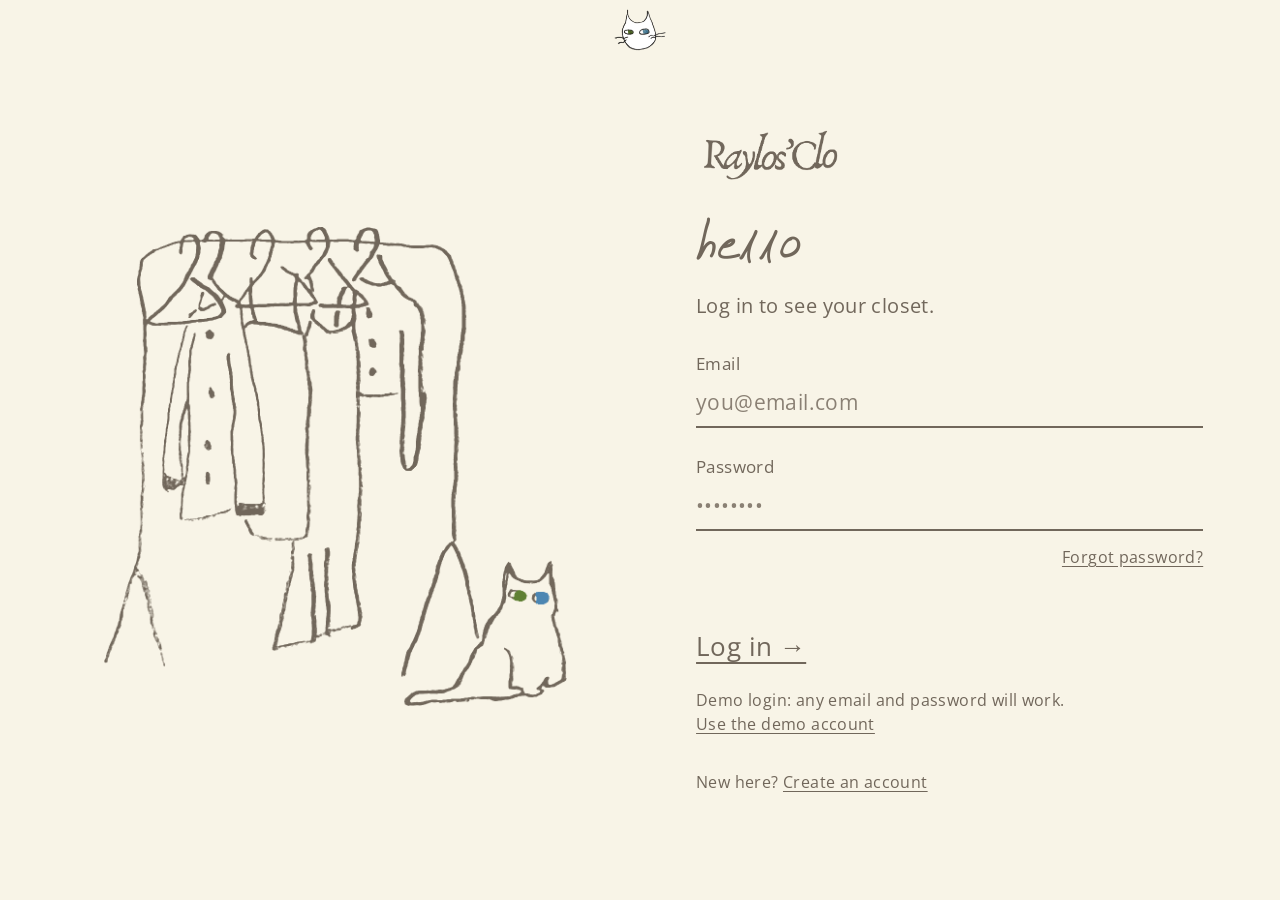
==== index.html @ b468870b "Listing kit slides up from the bottom on phones, drag down to close Co-Authored-By: Claude Opus 5.5 " ====
<!DOCTYPE html>
<html lang="en">
<head>
<meta charset="utf-8">
<meta name="viewport" content="width=device-width, initial-scale=1, viewport-fit=cover">
<title>Raylos’Clo</title>
<link rel="preconnect" href="https://fonts.googleapis.com">
<link rel="preconnect" href="https://fonts.gstatic.com" crossorigin>
<link rel="stylesheet" href="https://fonts.googleapis.com/css2?family=Open+Sans:wght@400;700&display=swap">
<link rel="stylesheet" href="css/app.css">
<link rel="stylesheet" href="css/mobile.css">
</head>
<body>

<!-- ============ LOGIN ============ -->
<main id="login">
  <header class="topbar"><span class="logo"><img class="cat" src="assets/cat.png" alt="Raylos’Clo"></span></header>
  <div class="login-body">
    <div class="login-art">
      <img src="assets/rack.png" alt="Hand-drawn clothing rack with a coat, a dress and a jacket, and a small cat sitting beside it">
    </div>
    <div class="login-panel">
      <img class="login-word" src="assets/wordmark.png" alt="Raylos’Clo">
      <h1 class="hello-text">hello</h1>
      <p class="sub">Log in to see your closet.</p>
      <form id="loginForm" novalidate>
        <div class="field">
          <label for="email">Email</label>
          <input id="email" name="email" type="email" autocomplete="username" placeholder="you@email.com">
        </div>
        <div class="field">
          <label for="password">Password</label>
          <input id="password" name="password" type="password" autocomplete="current-password" placeholder="••••••••">
        </div>
        <div class="row-links"><button type="button" class="linkbtn" id="forgotBtn">Forgot password?</button></div>
        <p class="error" id="loginError" role="alert"></p>
        <button type="submit" class="go">Log in &rarr;</button>
      </form>
      <p class="note">Demo login: any email and password will work. <button type="button" class="linkbtn" id="demoBtn">Use the demo account</button></p>
      <p class="login-foot">New here? <button type="button" class="linkbtn" id="signupBtn">Create an account</button></p>
    </div>
  </div>
</main>

<!-- ============ APP ============ -->
<div id="app" hidden>
  <header class="apphead">
    <div class="ah-left"><span class="who" id="who"></span><span class="syncstat" id="syncStat" role="status"></span></div>
    <a class="ah-logo" href="#dashboard" aria-label="Raylos’Clo, go to dashboard"><img src="assets/cat.png" alt=""></a>
    <div class="ah-right"><button type="button" id="logoutBtn">Log out</button></div>
  </header>
  <nav class="nav" aria-label="Main">
    <button data-view="dashboard"><span class="nl">Dashboard</span><span class="ns" aria-hidden="true">Home</span></button>
    <button data-view="items"><span class="nl">Items</span><span class="ns" aria-hidden="true">Items</span></button>
    <button data-view="sold-shipping"><span class="nl">Sold <span class="amp">&amp;</span> Shipping</span><span class="ns" aria-hidden="true">Sold</span><span class="nb"><span class="badge" data-badge="ship" hidden></span><span class="badge hot" data-badge="delist" hidden></span></span></button>
    <button data-view="money"><span class="nl">Money</span><span class="ns" aria-hidden="true">Money</span></button>
    <button data-view="notifications"><span class="nl">Notifications</span><span class="ns" aria-hidden="true">Alerts</span><span class="nb"><span class="badge" data-badge="notes" hidden></span></span></button>
    <button data-view="settings"><span class="nl">Settings</span><span class="ns" aria-hidden="true">Settings</span></button>
  </nav>
  <div class="main" id="mainArea">
    <section data-panel="dashboard"></section>
    <section data-panel="items" hidden></section>
    <section data-panel="sold-shipping" hidden></section>
    <section data-panel="money" hidden></section>
    <section data-panel="notifications" hidden></section>
    <section data-panel="settings" hidden></section>
  </div>
  <footer class="foot k">resell &middot; list &middot; grow</footer>
</div>

<dialog id="itemDlg" aria-label="Item"></dialog>
<dialog id="soldDlg" aria-label="Mark as sold"></dialog>
<dialog id="shipDlg" aria-label="Mark as shipped"></dialog>
<dialog id="kitDlg" class="kit" aria-label="Listing kit"></dialog>
<dialog id="pasteDlg" class="kit" aria-label="Paste a sale"></dialog>
<dialog id="replyDlg" class="kit" aria-label="Reply to a buyer"></dialog>
<dialog id="gmailDlg" class="kit" aria-label="Check Gmail"></dialog>
<dialog id="delistDlg" class="kit" aria-label="Take these down now"></dialog>
<input type="file" id="importFile" accept=".json,application/json" hidden>
<div id="dropHint">Drop a photo on an item to add it, or anywhere here to start a new item</div>
<div id="toast" class="toast" role="status" aria-live="polite" hidden></div>

<script src="js/core.js"></script>
<script src="js/dashboard.js"></script>
<script src="js/items.js"></script>
<script src="js/kit.js"></script>
<script src="js/sheet.js"></script>
<script src="js/paste.js"></script>
<script src="js/gmail.js"></script>
<script src="js/attention.js"></script>
<script src="js/dialogs.js"></script>
<script src="js/sold.js"></script>
<script src="js/money.js"></script>
<script src="js/notifications.js"></script>
<script src="js/settings.js"></script>
<script src="js/mock.js"></script>
<script src="js/events.js"></script>
<script src="js/cloud.js"></script>
<script src="js/auth.js"></script>
<script src="js/start.js"></script>
</body>
</html>
---- css/app.css ----
/* FONTS: headings use Karumbi (open-source, OFL v1.1, embedded below, unmodified).
   Body text uses Open Sans (+23 spacing = 0.023em), loaded from Google Fonts. */
@font-face{font-family:'Karumbi';src:url(../fonts/karumbi.woff) format('woff');font-weight:400;font-style:normal;font-display:swap}

:root{
  --bone:#F8F4E7; --lilac:#D3CBDE; --plum:#988AA4; --sage:#D1D8B7;
  --olive:#A8B378; --fawn:#C49D7F; --brindle:#71675B; --white:#FFFFFF;
  --line:#E3DCCB; --brindle-dark:#5C5348;
  --body:'Open Sans',Arial,Helvetica,sans-serif;
  --head:'Karumbi',Georgia,'Times New Roman',serif;
  --topbar-h:60px;
}
*{box-sizing:border-box}
html{background:#F8F4E7}
html,body{margin:0;height:100%}
body{letter-spacing:0.023em;background:#F8F4E7;background:var(--bone);color:#71675B;color:var(--brindle);font-family:var(--body);font-size:17px;line-height:1.5}
[hidden]{display:none !important}
button{font:inherit;letter-spacing:inherit;color:inherit;background:none;border:0;padding:0;cursor:pointer}
a{color:inherit}
:focus-visible{outline:3px solid var(--brindle);outline-offset:3px;border-radius:4px}
img{display:block}
.sr{position:absolute;width:1px;height:1px;overflow:hidden;clip:rect(0 0 0 0);white-space:nowrap}
h1,h2,h3{font-family:var(--head);font-weight:400;letter-spacing:normal;margin:0}
h1{font-size:56px;line-height:1.1}
h2{font-size:42px;line-height:1.1;margin-bottom:12px}
h3{font-size:30px;line-height:1.15;margin-bottom:6px}
.hello-text{font-size:76px;line-height:1;margin:0 0 6px}

/* top bar: icon only */
.topbar{display:flex;align-items:center;justify-content:center;height:var(--topbar-h);padding:0 20px;position:relative}
.mockbadge{position:absolute;right:20px;top:50%;transform:translateY(-50%);border:1.5px solid var(--brindle);border-radius:999px;padding:2px 14px;font-size:14px;background:var(--white)}
.topbar a,.topbar .logo{display:flex;align-items:center;text-decoration:none}
.topbar .cat{height:46px;width:auto}

/* buttons */
.btn{display:inline-flex;align-items:center;justify-content:center;gap:8px;background:var(--brindle);color:var(--bone);border:2px solid var(--brindle);border-radius:999px;padding:8px 20px;font-size:17px;font-weight:700;cursor:pointer;text-decoration:none}
.btn:hover{background:var(--brindle-dark);border-color:var(--brindle-dark)}
.btn.secondary{background:transparent;color:var(--brindle)}
.btn.secondary:hover{background:var(--white)}
.btn.small{padding:3px 14px;font-size:15px}
.btn[disabled]{opacity:.5;cursor:not-allowed}
.linkbtn{font-size:16px;text-decoration:underline;text-underline-offset:3px}

/* ---------- LOGIN ---------- */
#login{min-height:100vh;display:flex;flex-direction:column}
.login-body{flex:1;display:grid;grid-template-columns:1.1fr 1fr;align-items:center}
.login-art{display:flex;align-items:center;justify-content:center;padding:1vh 3vw 4vh}
.login-art img{max-height:58vh;max-width:78%;width:auto;height:auto}
.login-panel{padding:1vh 6vw 4vh 2vw;max-width:640px}
.login-word{height:64px;width:auto;margin:0 0 22px}
.login-panel .sub{margin:0 0 30px;font-size:20px}
.field{margin-bottom:26px}
.field label{display:block;font-size:17px;margin-bottom:2px}
.field input{width:100%;font:inherit;letter-spacing:inherit;font-size:21px;color:var(--brindle);background:transparent;border:0;border-bottom:2px solid var(--brindle);border-radius:0;padding:8px 0;outline:none}
.field input::placeholder{color:#8A8074}
.field input:focus{border-bottom-width:3px}
.field input:focus-visible{outline:none}
.row-links{display:flex;justify-content:flex-end;margin:-12px 0 20px}
.go{font-size:26px;text-decoration:underline;text-underline-offset:6px;text-decoration-thickness:2px;margin-top:6px}
.error{min-height:26px;margin:0 0 6px;font-size:16px;font-weight:700}
.note{margin:22px 0 0;font-size:16px}
.login-foot{margin-top:34px;font-size:16px}

/* ---------- APP SHELL (tabs across the top) ---------- */
.k{font-family:var(--head);letter-spacing:normal}
#app{min-height:100vh}
.apphead{display:grid;grid-template-columns:1fr auto 1fr;align-items:center;padding:12px 40px 0}
.apphead .ah-left{display:flex;gap:12px;align-items:center;font-size:15px;flex-wrap:wrap}
.apphead .ah-left .mockbadge{position:static;transform:none}
.apphead .ah-logo img{height:50px;width:auto}
.apphead .ah-right{display:flex;justify-content:flex-end}
.apphead .ah-right button{font-family:var(--head);font-size:30px;letter-spacing:normal;text-decoration:underline;text-underline-offset:4px}
.nav{display:flex;justify-content:center;gap:34px;flex-wrap:wrap;padding:2px 24px 0;border-bottom:1px solid var(--line)}
.nav button{font-family:var(--head);font-size:38px;line-height:1.1;letter-spacing:normal;padding:2px 4px 8px;border-bottom:4px solid transparent;white-space:nowrap}
.amp{font-family:var(--body);font-size:.6em;letter-spacing:.023em}
.nav button:hover{border-bottom-color:var(--line)}
.nav button[aria-current="page"]{border-bottom-color:var(--olive)}
.main{max-width:1380px;margin:0 auto;padding:26px 48px 30px;min-width:0}
.foot{text-align:center;font-size:30px;padding:6px 0 34px}

/* ---------- bento dashboard ---------- */
.hero{margin:4px 0 22px;display:flex;justify-content:space-between;align-items:flex-end;gap:20px;flex-wrap:wrap}
.hero h1.hello-text{font-size:104px;line-height:1;margin:0}
.hero p{font-size:20px;margin-top:6px}
.bento{display:grid;grid-template-columns:repeat(4,minmax(0,1fr));grid-auto-rows:minmax(215px,auto);gap:20px}
.tile{border-radius:26px;padding:22px 24px;position:relative;overflow:hidden;border:2px solid var(--brindle);background:var(--white);min-width:0}
.tile .big{font-family:var(--body);font-weight:700;letter-spacing:0;font-size:76px;line-height:1;margin:8px 0 6px}
.tile p{font-size:16px}
.tile .btn.secondary{background:var(--white)}
.tile.ship{grid-column:1/3;grid-row:1/3;background:var(--lilac)}
.tile.ship .big{font-size:124px}
.tile.ship ul{list-style:none;padding:0;margin:8px 0 14px;display:grid;gap:8px}
.tile.ship li{display:flex;align-items:center;gap:12px;background:var(--white);border-radius:14px;padding:6px 14px;font-size:17px}
.tile.ship li img:not(.th){width:34px;height:34px;flex:none}
.tile.ship li b{margin-left:auto;white-space:nowrap;padding-left:8px}
.tile.ship .nice{font-size:20px;margin:8px 0 16px}
.tile.ship .more{margin:-6px 0 12px}
.tile.collect{background:var(--sage)}
.tile.sold::after{content:"";position:absolute;right:-40px;bottom:-40px;width:150px;height:150px;border-radius:50%;background:var(--fawn);opacity:.55}
.tile.sold p{position:relative;z-index:1}
.tile.chartt{grid-column:3/5}
.tile.today{grid-column:1/3}
.tile.rack{background:var(--bone);display:flex;flex-direction:column;align-items:center;justify-content:center;text-align:center;gap:6px}
.tile.rack img{height:128px;width:auto}
.tile.rack .k{font-size:28px;line-height:1.15}
.tile .todo{display:grid;grid-template-columns:1fr 1fr;column-gap:26px;margin-top:6px}
.tile .todo li{padding:7px 0}
.tile .addrow{margin-top:10px}
.mbars{display:flex;align-items:flex-end;gap:18px;height:118px;margin-top:12px;border-bottom:2px solid var(--brindle)}
.mbars>div{flex:1;display:flex;gap:5px;align-items:flex-end;justify-content:center;height:100%}
.mbars i{display:block;width:26px;max-width:40%;border:2px solid var(--brindle);border-radius:6px 6px 0 0;background:var(--sage);min-height:2px}
.mbars i.p{background:var(--olive)}
.mmonths{display:flex;gap:18px;margin-top:4px;font-size:14px}.mmonths span{flex:1;text-align:center}
.anim .mbars i{transform-origin:bottom;animation:growY .9s cubic-bezier(.2,.8,.2,1) both;animation-delay:var(--d,0s)}
.anim .hbar{transform-origin:left;animation:growX .9s cubic-bezier(.2,.8,.2,1) both;animation-delay:var(--d,0s)}
.tile .bars{margin-top:10px}
.tile .bar-row .meta{font-size:15px}

/* ---------- pipeline board ---------- */
.boardscroll{overflow-x:auto;padding-bottom:6px}
.board{display:grid;grid-template-columns:repeat(5,minmax(228px,1fr));gap:14px;align-items:stretch;min-width:1180px;height:clamp(460px,calc(100vh - 380px),780px)}
.bcol{background:#F0EBDB;border-radius:22px;padding:0;border:2px solid transparent;display:flex;flex-direction:column;overflow:hidden;position:relative;min-height:0}
.bcol::after{content:"";position:absolute;left:0;right:0;bottom:0;height:28px;background:linear-gradient(rgba(240,235,219,0),#F0EBDB);pointer-events:none}
.bbody{padding:10px 10px 28px;overflow-y:auto;flex:1;min-height:0;scrollbar-width:thin;scrollbar-color:var(--brindle) transparent}
.bbody::-webkit-scrollbar{width:8px}.bbody::-webkit-scrollbar-thumb{background:var(--brindle);border-radius:8px}
.bcol.over{border:2px dashed var(--brindle)}
.bcol h3{font-size:34px;line-height:1.1;padding:6px 12px 8px;margin:0;border-radius:20px 20px 0 0;flex:none;display:flex;justify-content:space-between;align-items:baseline;border-bottom:2px solid var(--brindle)}
.bcol h3 span{font-family:var(--body);font-size:16px;font-weight:700;letter-spacing:.023em}
.bcol.c1 h3,.bcol.c5 h3{background:var(--bone)}.bcol.c2 h3,.bcol.c4 h3{background:var(--sage)}.bcol.c3 h3{background:var(--lilac)}
.bcard{background:var(--white);border:1.5px solid var(--brindle);border-radius:14px;padding:10px 12px;margin-bottom:10px}
.bcard[draggable="true"]{cursor:grab}
.bcard.dragging{opacity:.4}
.bcard .r1{display:flex;gap:10px;align-items:center;cursor:pointer}
.bcard .r1 img{width:30px;height:30px;flex:none}
.bcard .t{font-weight:700;font-size:15px;line-height:1.25;flex:1}
.bcard .m{display:flex;justify-content:space-between;align-items:center;margin-top:6px;font-size:14px;gap:6px}
.pl{display:inline-block;border:1.5px solid var(--brindle);border-radius:999px;padding:0 9px;font-size:13px;background:var(--white);margin:0 4px 2px 0;white-space:nowrap}
.bcard .also{font-size:13px;margin-top:4px}
.bcard .bact{display:flex;gap:6px;flex-wrap:wrap;margin-top:8px}
.bcol .none{font-size:14px;padding:6px 8px;margin:0}
.boardfoot,.boardhint{font-size:15px;margin:8px 0 0}
.boardmsg{min-height:22px;font-size:15px;font-weight:700;margin:8px 0 0}
.tablecard{background:var(--white);border:2px solid var(--brindle);border-radius:26px;padding:20px 22px}
#itemsList .tablewrap{max-height:clamp(380px,calc(100vh - 400px),720px);overflow:auto}
#itemsList th{position:sticky;top:0;background:var(--white);z-index:2}

.top{display:flex;align-items:flex-end;justify-content:space-between;gap:20px;flex-wrap:wrap;margin-bottom:22px}
.top .date{margin:6px 0 0;font-size:19px}
.pill{display:inline-block;border:1.5px solid var(--brindle);border-radius:999px;padding:3px 14px;font-size:15px}
.lead{margin:0 0 18px;font-size:18px;max-width:760px}

.stats{display:grid;grid-template-columns:repeat(4,minmax(0,1fr));gap:18px;margin-bottom:22px}
.card{background:var(--white);border:2px solid var(--brindle);border-radius:26px;padding:22px 24px 22px;position:relative;overflow:hidden;margin-bottom:18px}
.stats .card,.grid2 .card{margin-bottom:0}
.card::before{content:"";position:absolute;right:-34px;top:-34px;width:96px;height:96px;border-radius:50%;background:var(--accent,var(--sage));opacity:.7;z-index:0}
.card>*{position:relative;z-index:1}
.stat .label{font-size:17px}
.stat .num{font-size:40px;line-height:1.1;margin:6px 0 2px;font-weight:700}
.stat .hint{font-size:15px}
.grid2{display:grid;grid-template-columns:1.1fr 1fr;gap:18px;margin-bottom:18px}
.grid2.lower{grid-template-columns:1.5fr 1fr}

.todo{list-style:none;margin:0;padding:0}
.todo li{display:flex;gap:12px;align-items:flex-start;padding:10px 0;border-bottom:1px solid var(--line)}
.todo li:last-child{border-bottom:0}
.todo input[type=checkbox]{width:22px;height:22px;margin:3px 0 0;accent-color:var(--brindle);flex:none}
.todo .txt{flex:1}
.todo .done .txt{text-decoration:line-through}
.todo .x{font-size:20px;line-height:1;padding:2px 6px}
.addrow{display:flex;gap:10px;margin-top:12px}
.addrow input{flex:1;min-width:0}

input[type=text],input[type=search],input[type=number],input[type=date],select,textarea{font:inherit;letter-spacing:inherit;color:var(--brindle);background:var(--white);border:1.5px solid var(--brindle);border-radius:10px;padding:8px 10px;width:100%}
textarea{resize:vertical;min-height:84px}

.bars{display:flex;flex-direction:column;gap:14px}
.bar-row .meta{display:flex;justify-content:space-between;gap:10px;font-size:17px;margin-bottom:5px}
.bar-track{height:14px;background:var(--bone);border-radius:999px;overflow:hidden;border:1px solid var(--line)}
.bar-fill{height:100%;border-radius:999px}

.tablewrap{overflow-x:auto}
table{width:100%;border-collapse:collapse}
th{font-weight:700;text-align:left;font-size:16px;padding:6px 10px 10px;border-bottom:2px solid var(--brindle);white-space:nowrap}
td{padding:11px 10px;border-bottom:1px solid var(--line);vertical-align:middle}
tr:last-child td{border-bottom:0}
td.num,th.num{text-align:right;white-space:nowrap}
td .itemcell{display:flex;align-items:center;gap:12px}
td .itemcell img:not(.th){width:36px;height:36px;flex:none}
td .sub{font-size:14px}
tfoot td{font-weight:700;border-top:2px solid var(--brindle)}
.status{display:inline-flex;align-items:center;gap:8px;white-space:nowrap}
.dot{width:12px;height:12px;border-radius:50%;border:1.5px solid var(--brindle);flex:none}
.chip{display:inline-block;border:1.5px solid var(--brindle);border-radius:999px;padding:0 10px;font-size:14px;margin:2px 4px 2px 0;background:var(--white);white-space:nowrap}
.actions{display:flex;gap:8px;flex-wrap:wrap;justify-content:flex-end}

.toolbar{display:flex;gap:12px;flex-wrap:wrap;align-items:center;margin-bottom:16px}
.toolbar input[type=search]{max-width:340px}
.subtabs{display:flex;gap:8px;flex-wrap:wrap}
.subtabs button{padding:5px 16px;border-radius:999px;border:1.5px solid var(--brindle);font-size:16px;background:var(--white)}
.subtabs button[aria-pressed="true"]{background:var(--brindle);color:var(--bone);font-weight:700}

.empty{display:flex;flex-direction:column;align-items:center;text-align:center;padding:30px 10px}
.empty img{height:260px;width:auto;margin-bottom:16px}
.empty p{margin:0 0 8px;font-size:19px;max-width:560px}
.empty .small{font-size:16px}
.empty .btnrow{display:flex;gap:12px;flex-wrap:wrap;justify-content:center;margin-top:12px}

.pcard{border:1px solid var(--line);border-radius:14px;padding:16px 18px;margin-bottom:14px;background:var(--white)}
.pcard .head{display:flex;justify-content:space-between;gap:12px;flex-wrap:wrap;align-items:baseline}
.pcard .ttl{font-weight:700;font-size:18px}
.pcard .meta{font-size:15px}
.checks{display:flex;gap:18px;flex-wrap:wrap;margin:10px 0}
.checks label{display:flex;gap:8px;align-items:center;font-size:16px;cursor:pointer}
.checks input{width:20px;height:20px;accent-color:var(--brindle)}
.shiprow{display:flex;gap:10px;flex-wrap:wrap;align-items:center}
.shiprow input{max-width:300px}
.msg{font-size:14px;min-height:20px;margin-top:3px}
.msg.warn,.msg.bad{font-weight:700}

.notes{list-style:none;margin:0;padding:0}
.notes li{display:flex;gap:14px;align-items:flex-start;padding:14px 0;border-bottom:1px solid var(--line)}
.notes li:last-child{border-bottom:0}
.notes .body{flex:1;min-width:0}
.notes .from{font-weight:700}
.notes .when{font-size:14px}
.star{font-size:26px;line-height:1;padding:0 4px}
.notes .resp{font-size:15px}

.form-grid{display:grid;grid-template-columns:1fr 1fr;gap:14px 18px}
.form-grid .full{grid-column:1/-1}
.ff label{display:block;font-weight:700;font-size:15px;margin-bottom:4px}
.fees{display:grid;grid-template-columns:repeat(auto-fill,minmax(190px,1fr));gap:14px}
.settings-grid{display:grid;grid-template-columns:1fr 1fr;gap:18px}
.btnrow2{display:flex;gap:10px;flex-wrap:wrap;margin-top:12px}

dialog{border:0;border-radius:18px;padding:0;max-width:780px;width:calc(100% - 28px);background:var(--bone);color:var(--brindle);box-shadow:0 20px 60px rgba(60,50,40,.35);max-height:calc(100vh - 28px)}
dialog::backdrop{background:rgba(70,62,54,.45)}
.dlg{padding:24px 26px 22px}
.dlg h2{font-size:44px;margin-bottom:14px}
.dlg-actions{display:flex;gap:12px;justify-content:flex-end;flex-wrap:wrap;margin-top:18px}
.dlg-actions .spacer{flex:1}


/* ---------- charts ---------- */
.chart-sub{font-size:15px;margin:-4px 0 12px}
.legend{display:flex;gap:18px;flex-wrap:wrap;margin:0 0 10px;font-size:15px}
.legend span{display:inline-flex;align-items:center;gap:8px}
.sw{width:16px;height:16px;border:2px solid var(--brindle);border-radius:4px;display:inline-block;flex:none}
.chart-empty{margin:6px 0;font-size:17px}
.chartscroll{overflow-x:auto;padding-bottom:4px}
.c1-wrap{display:grid;grid-template-columns:54px 1fr;grid-template-rows:260px auto;padding-top:26px;min-width:440px}
.c1-y{position:relative}
.c1-y span{position:absolute;right:8px;transform:translateY(50%);font-size:13px}
.c1-plot{position:relative;display:flex;border-left:2px solid var(--brindle)}
.c1-plot .gl{position:absolute;left:0;right:0;height:0;border-top:1px dashed #CFC7B6}
.c1-plot .zl{position:absolute;left:0;right:0;height:0;border-top:2px solid var(--brindle)}
.c1-col{flex:1;position:relative}
.c1-bar{position:absolute;border:2px solid var(--brindle);border-radius:6px 6px 0 0;min-height:3px}
.c1-bar.neg{border-radius:0 0 6px 6px}
.c1-bar.sales{left:14%;width:32%;background:var(--sage)}
.c1-bar.profit{left:54%;width:32%;background:var(--olive)}
.c1-val{position:absolute;font-size:13px;font-weight:700;transform:translateX(-50%);white-space:nowrap;line-height:1.1}
.c1-months{grid-column:2;display:flex;margin-top:8px}
.c1-months span{flex:1;text-align:center;font-size:15px}
.c2-pct{display:flex;height:24px;font-size:14px;font-weight:700}
.c2-pct span{text-align:center;white-space:nowrap;overflow:hidden}
.c2-bar{display:flex;height:58px;border:2px solid var(--brindle);border-radius:16px;overflow:hidden;background:var(--white)}
.c2-seg{height:100%;border-right:2px solid var(--brindle)}
.c2-seg:last-child{border-right:0}
.c2-legend{display:grid;grid-template-columns:repeat(auto-fit,minmax(200px,1fr));gap:10px 18px;margin-top:16px}
.c2-legend div{display:flex;align-items:center;gap:10px;font-size:16px}
.c2-legend b{margin-left:auto;padding-left:8px;white-space:nowrap}
.c2-note{font-size:19px;font-weight:700;margin:0 0 14px}
.hgroup{margin-bottom:6px}
.hrow{display:grid;grid-template-columns:minmax(90px,150px) 1fr minmax(96px,auto);gap:12px;align-items:center;padding:7px 0}
.hname{font-weight:700;line-height:1.25}
.hname small,.hval small{display:block;font-weight:400;font-size:13px}
.htrack{height:24px;border-left:2px solid var(--brindle)}
.hbar{height:100%;border:2px solid var(--brindle);border-left:0;border-radius:0 8px 8px 0;min-width:4px}
.hbar.loss{background-image:repeating-linear-gradient(45deg,var(--brindle) 0 3px,var(--white) 3px 8px)}
.hval{text-align:right;line-height:1.25}
.anim .c1-bar{animation:growY .9s cubic-bezier(.2,.8,.2,1) both;animation-delay:var(--d,0s)}
.anim .c1-bar.pos{transform-origin:bottom}
.anim .c1-bar.neg{transform-origin:top}
.anim .c1-val{animation:fadeIn .5s ease both;animation-delay:calc(var(--d,0s) + .6s)}
.anim .c2-bar{animation:reveal 1.1s cubic-bezier(.2,.8,.2,1) both}
.anim .c2-pct span{animation:fadeIn .5s ease both;animation-delay:.9s}
.anim .hbar{transform-origin:left;animation:growX .9s cubic-bezier(.2,.8,.2,1) both;animation-delay:var(--d,0s)}
@keyframes growY{from{transform:scaleY(0)}}
@keyframes growX{from{transform:scaleX(0)}}
@keyframes fadeIn{from{opacity:0}}
@keyframes reveal{from{clip-path:inset(0 100% 0 0 round 16px)}to{clip-path:inset(0 0 0 0 round 16px)}}
@media (prefers-reduced-motion:reduce){.anim .c1-bar,.anim .c1-val,.anim .c2-bar,.anim .c2-pct span,.anim .hbar{animation:none}}


/* ---------- photos + frames ---------- */
.frame{display:block;border:2px solid var(--brindle);border-radius:14px;padding:5px;background:var(--bone);box-shadow:3px 4px 0 rgba(113,103,91,.18);cursor:pointer}
.frame img{width:100%;aspect-ratio:4/5;object-fit:cover;border-radius:8px;display:block;background:var(--white)}
.frame.noph{aspect-ratio:4/5;display:flex;flex-direction:column;align-items:center;justify-content:center;gap:4px;font-size:12px;text-align:center;line-height:1.2}
.frame.noph img{width:62%;aspect-ratio:auto;object-fit:contain;background:transparent;border-radius:0}
.th{width:40px;height:50px;object-fit:cover;border:1.5px solid var(--brindle);border-radius:8px;background:var(--bone);flex:none}
.th.sk{object-fit:contain;padding:4px;background:var(--bone)}
.th.lg{width:72px;height:90px}
.itemcell .th{width:44px;height:55px}
.tile.ship li .th{width:38px;height:48px}
.pcard{display:flex;gap:16px;align-items:flex-start}
.pcard .pc-body{flex:1;min-width:0}
.bcard .bmain{display:flex;gap:10px;align-items:flex-start}
.bcard .bmain .frame{width:84px;flex:none}
.bcard .binfo{flex:1;min-width:0}
.bcard .t{font-weight:700;font-size:15px;line-height:1.25}
.bcard .m1{font-size:13px;margin-top:3px;line-height:1.35}
.bcard .price{font-weight:700;margin-top:4px}
.tile.arrivals{grid-column:1/3}
.tile.earners{grid-column:3/5}
.pfs{display:grid;gap:14px;margin-top:12px}
.tile.arrivals .pfs{grid-template-columns:repeat(4,minmax(0,1fr))}
.tile.earners .pfs{grid-template-columns:repeat(3,minmax(0,1fr))}
.pf{position:relative;display:flex;flex-direction:column;gap:6px;text-align:left;cursor:pointer;min-width:0}
.pf .pt{font-weight:700;font-size:15px;line-height:1.25}
.pf .pp{font-size:14px}
.pf .rk{position:absolute;left:-6px;top:-8px;z-index:2;width:30px;height:30px;border-radius:50%;background:var(--white);border:2px solid var(--brindle);font-family:var(--body);font-weight:700;letter-spacing:0;display:flex;align-items:center;justify-content:center;font-size:15px}
.photobox{display:flex;gap:18px;align-items:center;background:var(--white);border:2px solid var(--brindle);border-radius:18px;padding:14px}
.frame.big{width:116px;flex:none;cursor:default}
.pb-text{min-width:0}.pb-text p{font-size:14px;margin:4px 0 8px}
.pb-btns{display:flex;gap:8px;flex-wrap:wrap}
.toast{position:fixed;left:50%;bottom:24px;transform:translateX(-50%);background:var(--brindle);color:var(--bone);padding:10px 20px;border-radius:999px;z-index:60;font-size:15px;max-width:90vw;text-align:center}


/* ---------- listing kit ---------- */
dialog.kit{max-width:640px}
.kit-head{display:flex;gap:14px;align-items:center;margin-bottom:6px}
.kit-head .frame{width:64px;cursor:default}
.kit-head h2{font-size:38px;margin:0}
.kit-head p{margin:0;font-size:14px}
.kfield{background:var(--white);border:1.5px solid var(--brindle);border-radius:14px;padding:8px 10px 6px;margin-bottom:8px}
.khead{display:flex;justify-content:space-between;align-items:center;margin-bottom:4px;gap:8px}
.khead b{font-size:14px}
.kfield textarea{border:1px solid var(--line);border-radius:8px;padding:6px 8px;font-size:15px;min-height:0;resize:vertical;width:100%;line-height:1.4}
.kfield .btn{min-height:38px;padding:4px 18px;font-size:15px}
.kcount{font-size:13px;min-height:18px}
.kfield.cur{background:var(--sage)}
.kgroup{font-size:13px;margin:12px 0 6px;font-weight:700}
.kempty{font-size:13px;margin:6px 0 4px}
.tpl{border-top:1px solid var(--line);padding:10px 0;display:grid;gap:8px}
.gmcard{display:flex;gap:10px;align-items:flex-start;border:1.5px solid var(--brindle);border-radius:14px;padding:8px 10px;margin-bottom:8px;background:var(--white);cursor:pointer}
.gmcard input{margin-top:4px;flex:none}
.gmcard small{display:block;font-size:13px}
.gmcard .gm-new{font-weight:700}
.gmsteps li{margin-bottom:6px}
.syncstat{font-size:13px;margin-left:10px;opacity:.85}
.syncstat.bad{color:#B5543A;font-weight:700;cursor:pointer;text-decoration:underline}
.badge{display:inline-block;min-width:22px;height:22px;border-radius:999px;background:var(--brindle);color:var(--bone);font:700 13px/22px var(--body);padding:0 6px;margin-left:6px;vertical-align:middle;text-align:center;letter-spacing:0}
.badge.hot{background:#B5543A}
.badge[hidden]{display:none}
.tile.attn{margin-bottom:20px;background:#F3E4D6;border:2px solid #C49D7F}
.tile.attn ul{list-style:none;padding:0;margin:10px 0 0;display:grid;gap:8px}
.tile.attn li{display:flex;align-items:center;gap:12px;background:var(--white);border-radius:14px;padding:8px 14px;font-size:16px}
.tile.attn li .txt{flex:1;min-width:0}
.tile.attn li.hot{border:2px solid #B5543A}
.dl-row{display:flex;gap:10px;align-items:center;justify-content:space-between;flex-wrap:wrap;margin:6px 0}
.dl-row label{display:flex;gap:8px;align-items:center}
.photobox.dropping{background:var(--sage);outline:3px dashed var(--brindle);outline-offset:2px;border-radius:14px}
.bcard.dropping,tr.dropping,li.dropping{outline:3px dashed var(--plum);outline-offset:2px}
#dropHint{display:none;position:fixed;left:50%;bottom:22px;transform:translateX(-50%);z-index:60;background:var(--brindle);color:var(--bone);border-radius:999px;padding:10px 20px;font-weight:700;font-size:15px;max-width:92vw;text-align:center;box-shadow:0 6px 18px rgba(0,0,0,.25);pointer-events:none}
body.filedrag #dropHint{display:block}
body.filedrag [data-panel="items"]{outline:3px dashed var(--plum);outline-offset:-6px;border-radius:18px}
.waitlist label small{font-size:13px}
.btnrow2{display:flex;gap:10px;flex-wrap:wrap;margin-top:12px}
#p_result .chip{cursor:pointer;font:inherit;font-size:13px;color:inherit}
.kprice{background:var(--bone);border:1.5px dashed var(--brindle);border-radius:14px;padding:8px 12px;margin-bottom:6px}
.kprice div{display:flex;justify-content:space-between;align-items:baseline;gap:10px}
.kprice b{font-size:14px}
.kprice span{font-size:22px;font-weight:700}
.kprice small{display:block;font-size:13px}
.more{border:1.5px dashed var(--brindle);border-radius:14px;padding:8px 12px;background:var(--white)}
.more summary{cursor:pointer;font-weight:700;padding:2px 0}
.kstep{position:sticky;bottom:0;background:var(--bone);padding:10px 0 6px;border-top:1.5px solid var(--line);margin-top:10px;z-index:3}
.kstep .btn{width:100%;justify-content:center;min-height:50px;font-size:17px}
.kstep p{margin:6px 0 0;font-size:13px;text-align:center}
.kopen .btn.small{min-height:36px}
.kopen{display:flex;gap:12px;align-items:center;flex-wrap:wrap;margin:12px 0 10px}
.kopen p{margin:0;font-size:13px}
.klink{border:1.5px dashed var(--brindle);border-radius:14px;padding:10px 12px;background:var(--white)}
.klink .row{display:flex;gap:8px;margin-top:6px}
.klink input{flex:1;min-width:0}
.kphoto{display:flex;gap:10px;align-items:center;justify-content:space-between;font-size:14px}
/* phone bottom-sheet rules for the listing kit live in css/mobile.css */

@media (max-width:1100px){
  .bento{grid-template-columns:repeat(2,minmax(0,1fr))}
  .tile.ship{grid-column:1/3;grid-row:auto}.tile.chartt,.tile.today,.tile.arrivals,.tile.earners{grid-column:1/3}
  .stats{grid-template-columns:repeat(2,minmax(0,1fr))}
  .grid2,.grid2.lower,.settings-grid{grid-template-columns:1fr}
}
@media (max-width:900px){
  :root{--topbar-h:56px}
  .login-body{grid-template-columns:1fr}
  .login-art img{max-height:40vh}
  .login-panel{padding:10px 8vw 40px;max-width:none}
  .apphead{padding:10px 16px 0}
  .nav{gap:14px;flex-wrap:nowrap;overflow-x:auto;justify-content:flex-start}
  .nav button{font-size:30px}
  .bento{grid-template-columns:1fr}
  .tile.ship,.tile.chartt,.tile.today,.tile.arrivals,.tile.earners{grid-column:auto}
  .tile.arrivals .pfs{grid-template-columns:repeat(2,minmax(0,1fr))}
  .photobox{flex-direction:column;align-items:flex-start}
  .tile .todo{grid-template-columns:1fr}
  .hero h1.hello-text{font-size:72px}
  .board{height:clamp(420px,calc(100vh - 300px),680px)}
  .main{padding:18px 16px 30px}
  .form-grid{grid-template-columns:1fr}
  .hrow{grid-template-columns:1fr auto;grid-template-areas:'n v' 't t'}
  .hname{grid-area:n}.hval{grid-area:v}.htrack{grid-area:t}
  h1{font-size:46px}
  .hello-text{font-size:64px}
}

/* ---- item form: add a place / add an app ---- */
.addrow2{display:flex;gap:8px;margin-top:8px;align-items:center}
.addrow2 input{flex:1;min-width:0}
.addapp #appForm{margin-top:4px}
#m_source:empty,#m_newapp:empty{display:none}
---- css/mobile.css ----
/* Raylos'Clo: phone layer.
   Everything that changes the layout lives inside the max-width:900px block,
   so desktop (901px and wider) looks exactly like before. */

/* Short tab names and phone hints are only for phones */
.nav .ns,.hint-phone{display:none}

html{-webkit-text-size-adjust:100%;text-size-adjust:100%}

@media (max-width:900px){
  :root{
    --sat:env(safe-area-inset-top,0px);
    --sab:env(safe-area-inset-bottom,0px);
    --sal:env(safe-area-inset-left,0px);
    --sar:env(safe-area-inset-right,0px);
    --tabbar-h:60px;
  }
  body{-webkit-tap-highlight-color:rgba(152,138,164,.18)}
  #app{min-height:100vh;min-height:100dvh}

  /* ---- top bar: keep clear of the notch / Dynamic Island ---- */
  .topbar{padding-top:var(--sat);height:calc(var(--topbar-h) + var(--sat))}
  .apphead{
    position:sticky;top:0;z-index:30;background:var(--bone);
    grid-template-columns:1fr auto 1fr;
    padding:calc(6px + var(--sat)) calc(12px + var(--sar)) 6px calc(12px + var(--sal));
    border-bottom:1px solid var(--line);
  }
  .apphead .ah-left{font-size:13px;gap:6px;min-width:0}
  .apphead .ah-left .who{overflow:hidden;text-overflow:ellipsis;white-space:nowrap;max-width:100%}
  .apphead .ah-logo{display:flex;align-items:center;justify-content:center;min-height:44px;min-width:44px}
  .apphead .ah-logo img{height:40px}
  .apphead .ah-right button{font-size:24px;min-height:44px;padding:0 4px}

  /* ---- bottom tab bar for the six tabs ---- */
  .nav{
    position:fixed;left:0;right:0;bottom:0;z-index:40;
    display:grid;grid-template-columns:repeat(6,minmax(0,1fr));gap:0;
    overflow:visible;flex-wrap:nowrap;justify-content:stretch;
    padding:0 var(--sar) var(--sab) var(--sal);
    background:var(--bone);border-top:1px solid var(--line);border-bottom:0;
    box-shadow:0 -6px 18px rgba(113,103,91,.08);
  }
  .nav button{
    position:relative;display:flex;flex-direction:column;align-items:center;justify-content:center;
    min-height:var(--tabbar-h);padding:6px 2px;margin:0;
    font-family:var(--body);font-size:clamp(10.5px,3.05vw,12.5px);font-weight:700;line-height:1.15;letter-spacing:0;
    border:0;white-space:nowrap;color:var(--brindle);
  }
  .nav button .nl{display:none}
  .nav button .ns{display:block;padding:7px clamp(3px,1.2vw,8px);border-radius:999px;max-width:100%;overflow:hidden;text-overflow:clip}
  .nav button:hover{border-bottom-color:transparent}
  .nav button[aria-current="page"] .ns{background:var(--lilac);color:var(--brindle-dark)}
  .nav button[aria-current="page"]::before{
    content:"";position:absolute;top:0;left:22%;right:22%;height:3px;border-radius:0 0 3px 3px;background:var(--olive);
  }
  .nav .nb{position:absolute;top:3px;right:2px;display:flex;gap:2px}
  .nav .badge{margin:0;min-width:18px;height:18px;font-size:11px;line-height:18px;padding:0 5px}

  /* room for the tab bar so nothing hides behind it */
  .main{padding:16px calc(14px + var(--sar)) 24px calc(14px + var(--sal))}
  .foot{padding-bottom:calc(var(--tabbar-h) + var(--sab) + 18px);font-size:24px}
  .toast{bottom:calc(var(--tabbar-h) + var(--sab) + 14px)}

  /* ---- 44px touch targets (Apple's minimum) ---- */
  .btn,.btn.small{min-height:44px}
  .btn.small{padding:6px 16px}
  .linkbtn{min-height:44px;display:inline-flex;align-items:center}
  .subtabs button{min-height:44px;padding:8px 16px}
  .x,.star{min-width:44px;min-height:44px;display:inline-flex;align-items:center;justify-content:center}
  input[type=text],input[type=search],input[type=number],input[type=date],input[type=email],
  input[type=password],input[type=url],input[type=tel],select{min-height:44px}
  /* 16px or bigger stops iPhone Safari zooming in when you tap a box */
  input,select,textarea{font-size:max(16px,1em)}

  /* ---- pop-up boxes: fit the screen, scroll inside, stay clear of the home bar ---- */
  dialog{
    width:calc(100% - 16px - var(--sal) - var(--sar));
    max-height:calc(100dvh - 16px - var(--sat) - var(--sab));
    overscroll-behavior:contain;
  }
  .dlg{padding:18px 16px calc(18px + var(--sab))}
  .dlg h2{font-size:34px}
  .dlg-actions{gap:10px}
  dialog.kit{max-height:calc(100dvh - 8px - var(--sat))}
  dialog.kit .dlg{padding-bottom:calc(20px + var(--sab))}
}

/* Landscape phones: keep the tab bar short */
@media (max-width:900px) and (max-height:500px){
  :root{--tabbar-h:48px}
  .nav button{padding:2px}
}

/* ================= Step 3: each tab on a phone ================= */
@media (max-width:900px){
  /* shared cards and tiles: less padding, smaller giant numbers */
  .card,.tile,.tablecard{padding:16px;border-radius:20px}
  .card{margin-bottom:14px}
  .card h2,.tile h2{font-size:clamp(28px,8vw,36px)}
  .hero{margin:0 0 14px}
  .hero h1.hello-text{font-size:60px}
  .hero p{font-size:17px}
  .top{margin-bottom:14px;gap:10px}
  .lead{font-size:16px}

  /* filter buttons: one row you can swipe sideways, instead of 2-3 rows */
  .subtabs{flex-wrap:nowrap;overflow-x:auto;scrollbar-width:none;-webkit-overflow-scrolling:touch;
    margin-left:calc(-14px - var(--sal));margin-right:calc(-14px - var(--sar));
    padding:2px calc(14px + var(--sar)) 4px calc(14px + var(--sal));scroll-padding-inline:14px}
  .subtabs::-webkit-scrollbar{display:none}
  .subtabs button{flex:none;white-space:nowrap}
  .toolbar{gap:8px}
  .toolbar input[type=search]{max-width:none;flex:1 1 100%}

  /* ---- Dashboard ---- */
  .bento{gap:12px}
  .tile .big{font-size:56px}
  .tile.ship .big{font-size:80px}
  .tile.ship li{padding:8px 12px;font-size:16px;flex-wrap:wrap;row-gap:2px}
  .tile.ship li b{font-size:15px}
  .tile.attn{margin-bottom:12px}
  .tile.attn li{padding:8px 10px 8px 12px;font-size:15px}
  .tile.rack img{height:96px}
  .tile.arrivals .pfs,.tile.earners .pfs{gap:10px}
  .tile.earners .pfs{grid-template-columns:repeat(3,minmax(0,1fr))}
  .pf .pt{font-size:14px}

  /* ---- Items: board becomes swipeable columns, one stage per screen ---- */
  .boardscroll{overflow-x:auto;scroll-snap-type:x mandatory;-webkit-overflow-scrolling:touch;
    margin:0 calc(-14px - var(--sar)) 0 calc(-14px - var(--sal));
    padding:0 calc(14px + var(--sar)) 8px calc(14px + var(--sal));scroll-padding-inline:14px;scrollbar-width:none}
  .boardscroll::-webkit-scrollbar{display:none}
  .board{display:flex;gap:10px;min-width:0;height:auto;align-items:flex-start}
  .hint-desk{display:none}.hint-phone{display:inline}
  .bcol{flex:0 0 86%;scroll-snap-align:start;overflow:visible}
  .bcol::after{display:none}
  .bcol h3{font-size:30px}
  .bbody{overflow:visible;padding:10px 8px 6px}
  .bcard .bmain .frame{width:72px}
  /* Items list: let the page scroll instead of a small box inside it */
  #itemsList .tablewrap{max-height:none;overflow:visible}
  #itemsList th{top:calc(57px + var(--sat))}
  td{padding:10px 6px}
  th{padding:6px 6px 8px}

  /* ---- Money: totals that fit ---- */
  .stats{gap:10px;margin-bottom:14px}
  .stats .card{padding:14px 12px}
  .stat .label{font-size:15px}
  .stat .num{font-size:clamp(22px,7.4vw,32px)}
  .stat .hint{font-size:13px}
  .card::before{width:70px;height:70px;right:-26px;top:-26px}
  .hrow{gap:4px 10px}

  /* ---- Settings ---- */
  .settings-grid{gap:12px}
}

/* ================= Step 4: listing kit (and the other .kit boxes) as a bottom sheet ================= */
@media (max-width:900px){
  dialog.kit{
    width:100%;max-width:none;margin:auto 0 0;
    max-height:calc(100dvh - 10px - var(--sat));
    border-radius:22px 22px 0 0;
    padding:0 var(--sar) 0 var(--sal);
    box-shadow:0 -10px 40px rgba(60,50,40,.3);
  }
  dialog.kit[open]{animation:sheetUp .28s cubic-bezier(.2,.8,.2,1)}
  dialog.kit[open]::backdrop{animation:fadeIn .28s ease}
  dialog.kit.closing{transition:transform .2s ease-in;transform:translateY(100%)}
  dialog.kit .dlg{padding:0 16px calc(16px + var(--sab))}

  /* grab handle at the top: drag the top of the sheet down to close it */
  dialog.kit .dlg::before{content:"";display:block;position:sticky;top:0;z-index:5;height:23px;margin:0 -16px;
    background:linear-gradient(rgba(113,103,91,.4),rgba(113,103,91,.4)) center 10px/44px 5px no-repeat,var(--bone);
    border-radius:22px 22px 0 0}

  /* listing kit: photo + title smaller, app tabs stick under the handle */
  .kit-head{gap:12px;margin-bottom:4px}
  .kit-head .frame{width:52px!important}
  .kit-head h2{font-size:28px;line-height:1.05;overflow-wrap:anywhere}
  .kit-head p{font-size:13px}
  .ktabs{position:sticky;top:23px;z-index:4;background:var(--bone);margin-top:6px;padding-top:6px;padding-bottom:8px}

  /* copy boxes */
  .kfield{padding:10px 12px 8px;margin-bottom:10px}
  .kfield .btn{min-height:44px;padding:6px 20px}
  .kfield textarea{font-size:16px}
  .kopen{margin:10px 0}
  .kopen .btn,.kopen .btn.small{min-height:44px}
  .kopen p{flex:1 1 100%}
  .klink .row{flex-wrap:wrap}
  .klink .row .btn{flex:1 1 auto}

  /* big "Copy next" button stays at the bottom, above the home bar */
  .kstep{bottom:0;padding:10px 0 calc(8px + var(--sab));margin-top:12px}
  .kstep .btn{min-height:54px}
  dialog.kit .dlg-actions{margin-top:14px}
}
@keyframes sheetUp{from{transform:translateY(100%)}}
@media (prefers-reduced-motion:reduce){
  dialog.kit[open],dialog.kit[open]::backdrop{animation:none}
  dialog.kit.closing{transition:none}
}
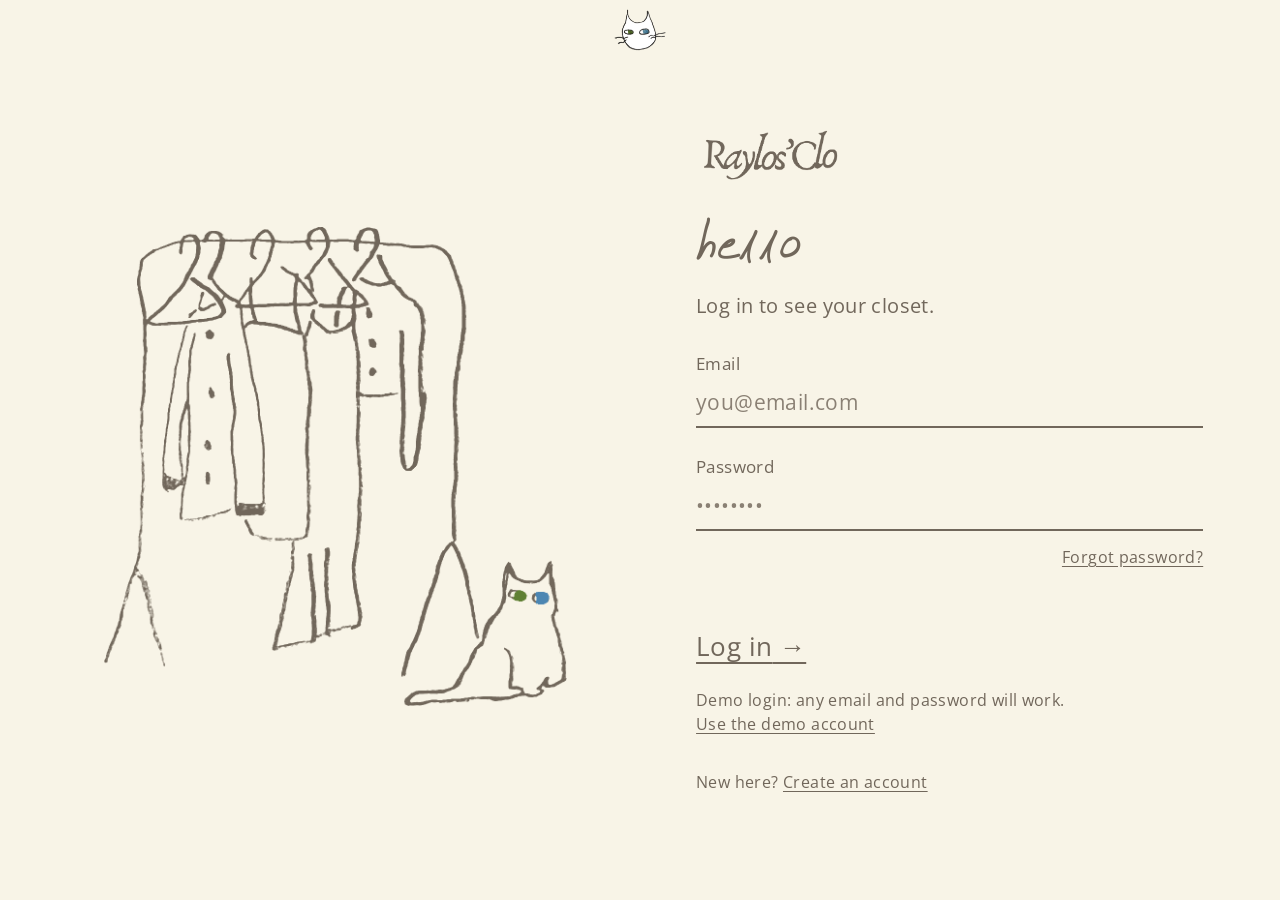
==== commit 94444d74: "Reorganize site into files, add animations, close buttons and sidebar redesign - Split the single-fi" ====
--- a/index.html
+++ b/index.html
@@ -2,25 +2,34 @@
 <html lang="en">
 <head>
 <meta charset="utf-8">
-<meta name="viewport" content="width=device-width, initial-scale=1, viewport-fit=cover">
+<meta name="viewport" content="width=device-width, initial-scale=1">
 <title>Raylos’Clo</title>
+<link rel="preload" href="assets/fonts/karumbi.woff" as="font" type="font/woff" crossorigin>
 <link rel="preconnect" href="https://fonts.googleapis.com">
 <link rel="preconnect" href="https://fonts.gstatic.com" crossorigin>
 <link rel="stylesheet" href="https://fonts.googleapis.com/css2?family=Open+Sans:wght@400;700&display=swap">
-<link rel="stylesheet" href="css/app.css">
-<link rel="stylesheet" href="css/mobile.css">
+<link rel="stylesheet" href="css/base.css">
+<link rel="stylesheet" href="css/login.css">
+<link rel="stylesheet" href="css/shell.css">
+<link rel="stylesheet" href="css/dashboard.css">
+<link rel="stylesheet" href="css/board.css">
+<link rel="stylesheet" href="css/charts.css">
+<link rel="stylesheet" href="css/photos.css">
+<link rel="stylesheet" href="css/kit.css">
+<link rel="stylesheet" href="css/motion.css">
+<link rel="stylesheet" href="css/responsive.css">
 </head>
 <body>
 
 <!-- ============ LOGIN ============ -->
 <main id="login">
-  <header class="topbar"><span class="logo"><img class="cat" src="assets/cat.png" alt="Raylos’Clo"></span></header>
+  <header class="topbar"><span class="logo"><img class="cat" src="assets/img/logo-cat.png" alt="Raylos’Clo"></span></header>
   <div class="login-body">
     <div class="login-art">
-      <img src="assets/rack.png" alt="Hand-drawn clothing rack with a coat, a dress and a jacket, and a small cat sitting beside it">
+      <img src="assets/img/rack.png" alt="Hand-drawn clothing rack with a coat, a dress and a jacket, and a small cat sitting beside it">
     </div>
     <div class="login-panel">
-      <img class="login-word" src="assets/wordmark.png" alt="Raylos’Clo">
+      <img class="login-word" src="assets/img/wordmark.png" alt="Raylos’Clo">
       <h1 class="hello-text">hello</h1>
       <p class="sub">Log in to see your closet.</p>
       <form id="loginForm" novalidate>
@@ -34,7 +43,7 @@
         </div>
         <div class="row-links"><button type="button" class="linkbtn" id="forgotBtn">Forgot password?</button></div>
         <p class="error" id="loginError" role="alert"></p>
-        <button type="submit" class="go">Log in &rarr;</button>
+        <button type="submit" class="go">Log in<span class="arr" aria-hidden="true"> &rarr;</span></button>
       </form>
       <p class="note">Demo login: any email and password will work. <button type="button" class="linkbtn" id="demoBtn">Use the demo account</button></p>
       <p class="login-foot">New here? <button type="button" class="linkbtn" id="signupBtn">Create an account</button></p>
@@ -44,28 +53,36 @@
 
 <!-- ============ APP ============ -->
 <div id="app" hidden>
-  <header class="apphead">
-    <div class="ah-left"><span class="who" id="who"></span><span class="syncstat" id="syncStat" role="status"></span></div>
-    <a class="ah-logo" href="#dashboard" aria-label="Raylos’Clo, go to dashboard"><img src="assets/cat.png" alt=""></a>
-    <div class="ah-right"><button type="button" id="logoutBtn">Log out</button></div>
-  </header>
-  <nav class="nav" aria-label="Main">
-    <button data-view="dashboard"><span class="nl">Dashboard</span><span class="ns" aria-hidden="true">Home</span></button>
-    <button data-view="items"><span class="nl">Items</span><span class="ns" aria-hidden="true">Items</span></button>
-    <button data-view="sold-shipping"><span class="nl">Sold <span class="amp">&amp;</span> Shipping</span><span class="ns" aria-hidden="true">Sold</span><span class="nb"><span class="badge" data-badge="ship" hidden></span><span class="badge hot" data-badge="delist" hidden></span></span></button>
-    <button data-view="money"><span class="nl">Money</span><span class="ns" aria-hidden="true">Money</span></button>
-    <button data-view="notifications"><span class="nl">Notifications</span><span class="ns" aria-hidden="true">Alerts</span><span class="nb"><span class="badge" data-badge="notes" hidden></span></span></button>
-    <button data-view="settings"><span class="nl">Settings</span><span class="ns" aria-hidden="true">Settings</span></button>
-  </nav>
-  <div class="main" id="mainArea">
-    <section data-panel="dashboard"></section>
-    <section data-panel="items" hidden></section>
-    <section data-panel="sold-shipping" hidden></section>
-    <section data-panel="money" hidden></section>
-    <section data-panel="notifications" hidden></section>
-    <section data-panel="settings" hidden></section>
+  <div class="appframe">
+    <aside class="side">
+      <a class="side-logo" href="#dashboard" aria-label="Raylos’Clo, go to dashboard"><img class="side-cat" src="assets/img/logo-cat.png" alt=""><img class="side-word" src="assets/img/wordmark.png" alt=""></a>
+      <div class="side-user"><span class="avatar" id="avatar" aria-hidden="true"></span><div class="ah-left"><span class="who" id="who"></span><span class="syncstat" id="syncStat" role="status"></span></div></div>
+      <nav class="nav" aria-label="Main">
+        <button data-view="dashboard"><svg viewBox="0 0 24 24" aria-hidden="true"><rect x="3.5" y="3.5" width="7" height="7" rx="2"/><rect x="13.5" y="3.5" width="7" height="7" rx="2"/><rect x="3.5" y="13.5" width="7" height="7" rx="2"/><rect x="13.5" y="13.5" width="7" height="7" rx="2"/></svg><span class="lbl">Dashboard</span></button>
+        <button data-view="items"><svg viewBox="0 0 24 24" aria-hidden="true"><path d="M10 5.5a2 2 0 1 1 2 2c-.6 0-.9.5-.9 1v1M12 9.5 3.6 15.4c-.9.7-.5 2.1.7 2.1h15.4c1.2 0 1.6-1.4.7-2.1L12 9.5"/></svg><span class="lbl">Items</span></button>
+        <button data-view="sold-shipping"><svg viewBox="0 0 24 24" aria-hidden="true"><path d="M3.5 7.8 12 3.8l8.5 4v8.6L12 20.4l-8.5-4z"/><path d="M3.5 7.8 12 11.9l8.5-4.1M12 11.9v8.5M7.7 5.8l8.6 4.1"/></svg><span class="lbl">Sold <span class="amp">&amp;</span> Shipping</span><span class="badge" data-badge="ship" hidden></span><span class="badge hot" data-badge="delist" hidden></span></button>
+        <button data-view="money"><svg viewBox="0 0 24 24" aria-hidden="true"><rect x="3" y="6.5" width="18" height="13" rx="3"/><path d="M16 13h2.5M6 6.5l9-2.7a1.5 1.5 0 0 1 1.9 1.4v1.3"/></svg><span class="lbl">Money</span></button>
+        <button data-view="notifications"><svg viewBox="0 0 24 24" aria-hidden="true"><path d="M4 6.5A2.5 2.5 0 0 1 6.5 4h11A2.5 2.5 0 0 1 20 6.5v7a2.5 2.5 0 0 1-2.5 2.5H10l-4.5 3.5V16A2.5 2.5 0 0 1 4 13.5z"/><path d="M8 9h8M8 12h5"/></svg><span class="lbl">Notifications</span><span class="badge" data-badge="notes" hidden></span></button>
+        <button data-view="settings"><svg viewBox="0 0 24 24" aria-hidden="true"><path d="M4 7h9M17 7h3M4 17h3M11 17h9"/><circle cx="15" cy="7" r="2"/><circle cx="9" cy="17" r="2"/></svg><span class="lbl">Settings</span></button>
+      </nav>
+      <button type="button" id="logoutBtn" class="side-out"><svg viewBox="0 0 24 24" aria-hidden="true"><path d="M14 4.5H7A2.5 2.5 0 0 0 4.5 7v10A2.5 2.5 0 0 0 7 19.5h7"/><path d="M11 12h9m-3.5-3.5L20 12l-3.5 3.5"/></svg><span class="lbl">Log out</span></button>
+    </aside>
+    <div class="content">
+      <header class="apphead">
+        <form class="gsearch" id="gSearch" role="search"><svg viewBox="0 0 24 24" aria-hidden="true"><circle cx="11" cy="11" r="6.5"/><path d="m16 16 4 4"/></svg><label class="sr" for="gQ">Search your items</label><input type="search" id="gQ" placeholder="Search your closet" autocomplete="off"></form>
+        <div class="ah-right"><button type="button" class="iconbtn" id="bellBtn" aria-label="Notifications"><svg viewBox="0 0 24 24" aria-hidden="true"><path d="M6.5 16.5V11a5.5 5.5 0 0 1 11 0v5.5l1.5 2h-14z"/><path d="M10 20.5a2 2 0 0 0 4 0"/></svg><span class="badge" data-badge="notes" hidden></span></button></div>
+      </header>
+      <div class="main" id="mainArea">
+        <section data-panel="dashboard"></section>
+        <section data-panel="items" hidden></section>
+        <section data-panel="sold-shipping" hidden></section>
+        <section data-panel="money" hidden></section>
+        <section data-panel="notifications" hidden></section>
+        <section data-panel="settings" hidden></section>
+      </div>
+      <footer class="foot k">resell &middot; list &middot; grow</footer>
+    </div>
   </div>
-  <footer class="foot k">resell &middot; list &middot; grow</footer>
 </div>
 
 <dialog id="itemDlg" aria-label="Item"></dialog>
@@ -79,24 +96,6 @@
 <input type="file" id="importFile" accept=".json,application/json" hidden>
 <div id="dropHint">Drop a photo on an item to add it, or anywhere here to start a new item</div>
 <div id="toast" class="toast" role="status" aria-live="polite" hidden></div>
-
-<script src="js/core.js"></script>
-<script src="js/dashboard.js"></script>
-<script src="js/items.js"></script>
-<script src="js/kit.js"></script>
-<script src="js/sheet.js"></script>
-<script src="js/paste.js"></script>
-<script src="js/gmail.js"></script>
-<script src="js/attention.js"></script>
-<script src="js/dialogs.js"></script>
-<script src="js/sold.js"></script>
-<script src="js/money.js"></script>
-<script src="js/notifications.js"></script>
-<script src="js/settings.js"></script>
-<script src="js/mock.js"></script>
-<script src="js/events.js"></script>
-<script src="js/cloud.js"></script>
-<script src="js/auth.js"></script>
-<script src="js/start.js"></script>
+<script src="js/app.js"></script>
 </body>
 </html>
--- a/css/base.css
+++ b/css/base.css
@@ -0,0 +1,42 @@
+/* FONTS: headings use Karumbi (open-source, OFL v1.1, assets/fonts/karumbi.woff, unmodified).
+   Body text uses Open Sans (+23 spacing = 0.023em), loaded from Google Fonts. */
+@font-face{font-family:'Karumbi';src:url(../assets/fonts/karumbi.woff) format('woff');font-weight:400;font-style:normal;font-display:swap}
+
+:root{
+  --bone:#F8F4E7; --lilac:#D3CBDE; --plum:#988AA4; --sage:#D1D8B7;
+  --olive:#A8B378; --fawn:#C49D7F; --brindle:#71675B; --white:#FFFFFF;
+  --line:#E3DCCB; --brindle-dark:#5C5348; --oat:#F0EBDB;
+  --body:'Open Sans',Arial,Helvetica,sans-serif;
+  --head:'Karumbi',Georgia,'Times New Roman',serif;
+  --topbar-h:60px;
+}
+*{box-sizing:border-box}
+html{background:#F8F4E7}
+html,body{margin:0;height:100%}
+body{letter-spacing:0.023em;background:#F8F4E7;background:var(--bone);color:#71675B;color:var(--brindle);font-family:var(--body);font-size:17px;line-height:1.5}
+[hidden]{display:none !important}
+button{font:inherit;letter-spacing:inherit;color:inherit;background:none;border:0;padding:0;cursor:pointer}
+a{color:inherit}
+:focus-visible{outline:3px solid var(--brindle);outline-offset:3px;border-radius:4px}
+img{display:block}
+.sr{position:absolute;width:1px;height:1px;overflow:hidden;clip:rect(0 0 0 0);white-space:nowrap}
+h1,h2,h3{font-family:var(--head);font-weight:400;letter-spacing:normal;margin:0}
+h1{font-size:56px;line-height:1.1}
+h2{font-size:42px;line-height:1.1;margin-bottom:12px}
+h3{font-size:30px;line-height:1.15;margin-bottom:6px}
+.hello-text{font-size:76px;line-height:1;margin:0 0 6px}
+
+/* top bar: icon only */
+.topbar{display:flex;align-items:center;justify-content:center;height:var(--topbar-h);padding:0 20px;position:relative}
+.mockbadge{position:absolute;right:20px;top:50%;transform:translateY(-50%);border:1.5px solid var(--brindle);border-radius:999px;padding:2px 14px;font-size:14px;background:var(--white)}
+.topbar a,.topbar .logo{display:flex;align-items:center;text-decoration:none}
+.topbar .cat{height:46px;width:auto}
+
+/* buttons */
+.btn{display:inline-flex;align-items:center;justify-content:center;gap:8px;background:var(--brindle);color:var(--bone);border:2px solid var(--brindle);border-radius:999px;padding:8px 20px;font-size:17px;font-weight:700;cursor:pointer;text-decoration:none}
+.btn:hover{background:var(--brindle-dark);border-color:var(--brindle-dark)}
+.btn.secondary{background:transparent;color:var(--brindle)}
+.btn.secondary:hover{background:var(--white)}
+.btn.small{padding:3px 14px;font-size:15px}
+.btn[disabled]{opacity:.5;cursor:not-allowed}
+.linkbtn{font-size:16px;text-decoration:underline;text-underline-offset:3px}
--- a/css/login.css
+++ b/css/login.css
@@ -0,0 +1,19 @@
+/* ---------- LOGIN ---------- */
+#login{min-height:100vh;display:flex;flex-direction:column}
+.login-body{flex:1;display:grid;grid-template-columns:1.1fr 1fr;align-items:center}
+.login-art{display:flex;align-items:center;justify-content:center;padding:1vh 3vw 4vh}
+.login-art img{max-height:58vh;max-width:78%;width:auto;height:auto}
+.login-panel{padding:1vh 6vw 4vh 2vw;max-width:640px}
+.login-word{height:64px;width:auto;margin:0 0 22px}
+.login-panel .sub{margin:0 0 30px;font-size:20px}
+.field{margin-bottom:26px}
+.field label{display:block;font-size:17px;margin-bottom:2px}
+.field input{width:100%;font:inherit;letter-spacing:inherit;font-size:21px;color:var(--brindle);background:transparent;border:0;border-bottom:2px solid var(--brindle);border-radius:0;padding:8px 0;outline:none}
+.field input::placeholder{color:#8A8074}
+.field input:focus{border-bottom-width:3px}
+.field input:focus-visible{outline:none}
+.row-links{display:flex;justify-content:flex-end;margin:-12px 0 20px}
+.go{font-size:26px;text-decoration:underline;text-underline-offset:6px;text-decoration-thickness:2px;margin-top:6px}
+.error{min-height:26px;margin:0 0 6px;font-size:16px;font-weight:700}
+.note{margin:22px 0 0;font-size:16px}
+.login-foot{margin-top:34px;font-size:16px}
--- a/css/shell.css
+++ b/css/shell.css
@@ -0,0 +1,40 @@
+/* ---------- APP SHELL (framed window: sidebar + content) ---------- */
+.k{font-family:var(--head);letter-spacing:normal}
+#app{min-height:100vh;background:var(--lilac);padding:22px}
+.appframe{display:grid;grid-template-columns:250px minmax(0,1fr);max-width:1640px;min-height:calc(100vh - 44px);margin:0 auto;background:var(--bone);border-radius:36px;box-shadow:0 24px 60px rgba(92,83,72,.18)}
+.amp{font-family:var(--body);font-size:.6em;letter-spacing:.023em}
+
+/* sidebar: its own soft panel that stays put while the page scrolls */
+.side{position:sticky;top:36px;align-self:start;height:calc(100vh - 72px);margin:14px 0 14px 14px;padding:22px 14px 16px;background:var(--oat);border-radius:28px;display:flex;flex-direction:column;gap:16px;overflow-y:auto;scrollbar-width:none}
+.side svg{width:24px;height:24px;flex:none;fill:none;stroke:currentColor;stroke-width:1.8;stroke-linecap:round;stroke-linejoin:round}
+.side-logo{display:flex;align-items:center;justify-content:center;gap:8px;text-decoration:none;padding:0 4px}
+.side-cat{height:46px;width:auto}
+.side-word{height:38px;width:auto}
+.side-user{display:flex;align-items:center;gap:10px;padding:10px 10px;background:rgba(255,255,255,.55);border-radius:18px}
+.avatar{width:42px;height:42px;flex:none;border-radius:50%;background:var(--lilac);border:2px solid var(--brindle);display:flex;align-items:center;justify-content:center;font:700 18px/1 var(--body);letter-spacing:0}
+.ah-left{display:flex;flex-direction:column;min-width:0;font-size:14px;line-height:1.3}
+.ah-left .who{overflow:hidden;text-overflow:ellipsis;white-space:nowrap;font-weight:700}
+.ah-left .syncstat{margin-left:0;font-size:12px}
+.ah-left .mockbadge{position:static;transform:none;align-self:flex-start;font-size:12px;padding:0 10px;margin-bottom:4px}
+.nav{display:flex;flex-direction:column;gap:4px}
+.nav button,.side-out{display:flex;align-items:center;gap:12px;width:100%;padding:8px 12px;border-radius:16px;font-family:var(--head);font-size:29px;line-height:1.05;letter-spacing:normal;text-align:left;transition:background-color .2s}
+.nav .lbl{flex:1;min-width:0}
+.nav .badge{margin-left:0;flex:none}
+.nav button:hover,.side-out:hover{background:rgba(255,255,255,.6)}
+.nav button[aria-current="page"]{background:var(--white);box-shadow:0 2px 0 rgba(113,103,91,.1)}
+.nav button[aria-current="page"] svg{color:var(--olive);stroke-width:2.2}
+.side-out{margin-top:auto}
+
+/* content column: search + bell on top, page below */
+.content{min-width:0;display:flex;flex-direction:column}
+.apphead{display:flex;align-items:center;gap:14px;padding:26px 40px 0}
+.apphead svg{width:22px;height:22px;flex:none;fill:none;stroke:currentColor;stroke-width:1.8;stroke-linecap:round;stroke-linejoin:round}
+.gsearch{flex:1;max-width:460px;display:flex;align-items:center;gap:10px;background:var(--white);border:1.5px solid var(--brindle);border-radius:999px;padding:0 18px}
+.gsearch input[type=search]{border:0;border-radius:0;background:transparent;padding:10px 0;font-size:16px;outline:none}
+.gsearch:focus-within{outline:3px solid var(--brindle);outline-offset:3px}
+.ah-right{margin-left:auto;display:flex;gap:10px;align-items:center}
+.iconbtn{position:relative;width:46px;height:46px;flex:none;border-radius:50%;background:var(--white);border:1.5px solid var(--brindle);display:flex;align-items:center;justify-content:center}
+.iconbtn:hover{background:var(--sage)}
+.iconbtn .badge{position:absolute;top:-5px;right:-7px;margin:0}
+.main{max-width:1380px;width:100%;margin:0 auto;padding:22px 40px 30px;min-width:0;flex:1}
+.foot{text-align:center;font-size:30px;padding:6px 0 30px}
--- a/css/dashboard.css
+++ b/css/dashboard.css
@@ -0,0 +1,47 @@
+/* ---------- bento dashboard ---------- */
+.hero{margin:4px 0 22px;display:flex;justify-content:space-between;align-items:flex-end;gap:20px;flex-wrap:wrap}
+.hero h1.hello-text{font-size:104px;line-height:1;margin:0}
+.hero p{font-size:20px;margin-top:6px}
+.bento{display:grid;grid-template-columns:repeat(4,minmax(0,1fr));grid-auto-rows:minmax(215px,auto);gap:20px}
+.tile{border-radius:28px;padding:22px 24px;position:relative;overflow:hidden;background:var(--white);min-width:0}
+.tile .big{font-family:var(--body);font-weight:700;letter-spacing:0;font-size:clamp(54px,4.6vw,76px);line-height:1;margin:8px 0 6px}
+.tile p{font-size:16px}
+.tile .btn.secondary{background:var(--white)}
+.tile.ship{grid-column:1/3;grid-row:1/3;background:var(--lilac)}
+.tile.ship .big{font-size:clamp(90px,7.5vw,124px)}
+.tile.ship ul{list-style:none;padding:0;margin:8px 0 14px;display:grid;gap:8px}
+.tile.ship li{display:flex;align-items:center;gap:12px;background:var(--white);border-radius:14px;padding:6px 14px;font-size:17px}
+.tile.ship li img:not(.th){width:34px;height:34px;flex:none}
+.tile.ship li b{margin-left:auto;white-space:nowrap;padding-left:8px}
+.tile.ship .nice{font-size:20px;margin:8px 0 16px}
+.tile.ship .more{margin:-6px 0 12px}
+.tile.collect{background:var(--sage)}
+.tile.sold::after{content:"";position:absolute;right:-40px;bottom:-40px;width:150px;height:150px;border-radius:50%;background:var(--fawn);opacity:.55}
+.tile.sold p{position:relative;z-index:1}
+.tile.chartt{grid-column:3/5}
+.tile.today{grid-column:1/3}
+.tile.rack{background:var(--oat);display:flex;flex-direction:column;align-items:center;justify-content:center;text-align:center;gap:6px}
+.tile.rack img{height:128px;width:auto}
+.tile.rack .k{font-size:28px;line-height:1.15}
+.tile .todo{display:grid;grid-template-columns:1fr 1fr;column-gap:26px;margin-top:6px}
+.tile .todo li{padding:7px 0}
+.tile .addrow{margin-top:10px}
+.mbars{display:flex;align-items:flex-end;gap:18px;height:118px;margin-top:12px;border-bottom:2px solid var(--brindle)}
+.mbars>div{flex:1;display:flex;gap:5px;align-items:flex-end;justify-content:center;height:100%}
+.mbars i{display:block;width:26px;max-width:40%;border:2px solid var(--brindle);border-radius:6px 6px 0 0;background:var(--sage);min-height:2px}
+.mbars i.p{background:var(--olive)}
+.mmonths{display:flex;gap:18px;margin-top:4px;font-size:14px}.mmonths span{flex:1;text-align:center}
+.anim .mbars i{transform-origin:bottom;animation:growY .9s cubic-bezier(.2,.8,.2,1) both;animation-delay:var(--d,0s)}
+.anim .hbar{transform-origin:left;animation:growX .9s cubic-bezier(.2,.8,.2,1) both;animation-delay:var(--d,0s)}
+.tile .bars{margin-top:10px}
+.tile .bar-row .meta{font-size:15px}
+.tile.rings{grid-column:1/-1;background:transparent;padding:0;display:grid;grid-template-columns:repeat(3,minmax(0,1fr));gap:20px;overflow:visible}
+.ring{--rc:var(--olive);background:var(--white);background:color-mix(in srgb,var(--rc) 26%,var(--white));border-radius:28px;padding:18px 22px;display:grid;grid-template-columns:auto 1fr;grid-template-rows:auto 1fr;column-gap:18px;align-items:center}
+.ring .chip{grid-column:1/-1;justify-self:start;margin-bottom:8px}
+.ring .rwrap{position:relative;width:112px;height:112px}
+.ring svg{width:100%;height:100%;transform:rotate(-90deg);overflow:visible}
+.ring circle{fill:none;stroke-width:11}
+.ring .rt{stroke:var(--white)}
+.ring .rv{stroke:var(--rc);stroke-linecap:round}
+.ring .rwrap b{position:absolute;inset:0;display:flex;align-items:center;justify-content:center;font-size:24px}
+.ring p{font-size:15px;margin:0}
--- a/css/board.css
+++ b/css/board.css
@@ -0,0 +1,125 @@
+/* ---------- pipeline board ---------- */
+.boardscroll{overflow-x:auto;padding-bottom:6px}
+.board{display:grid;grid-template-columns:repeat(5,minmax(228px,1fr));gap:14px;align-items:stretch;min-width:1180px;height:clamp(460px,calc(100vh - 380px),780px)}
+.bcol{background:#F0EBDB;border-radius:22px;padding:0;border:2px solid transparent;display:flex;flex-direction:column;overflow:hidden;position:relative;min-height:0}
+.bcol::after{content:"";position:absolute;left:0;right:0;bottom:0;height:28px;background:linear-gradient(rgba(240,235,219,0),#F0EBDB);pointer-events:none}
+.bbody{padding:10px 10px 28px;overflow-y:auto;flex:1;min-height:0;scrollbar-width:thin;scrollbar-color:var(--brindle) transparent}
+.bbody::-webkit-scrollbar{width:8px}.bbody::-webkit-scrollbar-thumb{background:var(--brindle);border-radius:8px}
+.bcol.over{border:2px dashed var(--brindle)}
+.bcol h3{font-size:34px;line-height:1.1;padding:6px 12px 8px;margin:0;border-radius:20px 20px 0 0;flex:none;display:flex;justify-content:space-between;align-items:baseline}
+.bcol h3 span{font-family:var(--body);font-size:16px;font-weight:700;letter-spacing:.023em}
+.bcol.c1 h3,.bcol.c5 h3{background:var(--white)}.bcol.c2 h3,.bcol.c4 h3{background:var(--sage)}.bcol.c3 h3{background:var(--lilac)}
+.bcard{background:var(--white);border-radius:16px;box-shadow:0 1px 3px rgba(92,83,72,.1);padding:10px 12px;margin-bottom:10px}
+.bcard[draggable="true"]{cursor:grab}
+.bcard.dragging{opacity:.4}
+.bcard .r1{display:flex;gap:10px;align-items:center;cursor:pointer}
+.bcard .r1 img{width:30px;height:30px;flex:none}
+.bcard .t{font-weight:700;font-size:15px;line-height:1.25;flex:1}
+.bcard .m{display:flex;justify-content:space-between;align-items:center;margin-top:6px;font-size:14px;gap:6px}
+.pl{display:inline-block;border:1.5px solid var(--brindle);border-radius:999px;padding:0 9px;font-size:13px;background:var(--white);margin:0 4px 2px 0;white-space:nowrap}
+.bcard .also{font-size:13px;margin-top:4px}
+.bcard .bact{display:flex;gap:6px;flex-wrap:wrap;margin-top:8px}
+.bcol .none{font-size:14px;padding:6px 8px;margin:0}
+.boardfoot,.boardhint{font-size:15px;margin:8px 0 0}
+.boardmsg{min-height:22px;font-size:15px;font-weight:700;margin:8px 0 0}
+.tablecard{background:var(--white);border-radius:28px;padding:20px 22px}
+#itemsList .tablewrap{max-height:clamp(380px,calc(100vh - 400px),720px);overflow:auto}
+#itemsList th{position:sticky;top:0;background:var(--white);z-index:2}
+
+.top{display:flex;align-items:flex-end;justify-content:space-between;gap:20px;flex-wrap:wrap;margin-bottom:22px}
+.top .date{margin:6px 0 0;font-size:19px}
+.pill{display:inline-block;border:1.5px solid var(--brindle);border-radius:999px;padding:3px 14px;font-size:15px}
+.lead{margin:0 0 18px;font-size:18px;max-width:760px}
+
+.stats{display:grid;grid-template-columns:repeat(4,minmax(0,1fr));gap:18px;margin-bottom:22px}
+.card{background:var(--white);border-radius:28px;padding:22px 24px 22px;position:relative;overflow:hidden;margin-bottom:18px}
+.stats .card,.grid2 .card{margin-bottom:0}
+.card::before{content:"";position:absolute;right:-34px;top:-34px;width:96px;height:96px;border-radius:50%;background:var(--accent,var(--sage));opacity:.7;z-index:0}
+.card>*{position:relative;z-index:1}
+.stat .label{font-size:17px}
+.stat .num{font-size:40px;line-height:1.1;margin:6px 0 2px;font-weight:700}
+.stat .hint{font-size:15px}
+.grid2{display:grid;grid-template-columns:1.1fr 1fr;gap:18px;margin-bottom:18px}
+.grid2.lower{grid-template-columns:1.5fr 1fr}
+
+.todo{list-style:none;margin:0;padding:0}
+.todo li{display:flex;gap:12px;align-items:flex-start;padding:10px 0;border-bottom:1px solid var(--line)}
+.todo li:last-child{border-bottom:0}
+.todo input[type=checkbox]{width:22px;height:22px;margin:3px 0 0;accent-color:var(--brindle);flex:none}
+.todo .txt{flex:1}
+.todo .done .txt{text-decoration:line-through}
+.todo .x{font-size:20px;line-height:1;padding:2px 6px}
+.addrow{display:flex;gap:10px;margin-top:12px}
+.addrow input{flex:1;min-width:0}
+
+input[type=text],input[type=search],input[type=number],input[type=date],select,textarea{font:inherit;letter-spacing:inherit;color:var(--brindle);background:var(--white);border:1.5px solid var(--brindle);border-radius:10px;padding:8px 10px;width:100%}
+textarea{resize:vertical;min-height:84px}
+
+.bars{display:flex;flex-direction:column;gap:14px}
+.bar-row .meta{display:flex;justify-content:space-between;gap:10px;font-size:17px;margin-bottom:5px}
+.bar-track{height:14px;background:var(--bone);border-radius:999px;overflow:hidden;border:1px solid var(--line)}
+.bar-fill{height:100%;border-radius:999px}
+
+.tablewrap{overflow-x:auto}
+table{width:100%;border-collapse:collapse}
+th{font-weight:700;text-align:left;font-size:16px;padding:6px 10px 10px;border-bottom:2px solid var(--brindle);white-space:nowrap}
+td{padding:11px 10px;border-bottom:1px solid var(--line);vertical-align:middle}
+tr:last-child td{border-bottom:0}
+td.num,th.num{text-align:right;white-space:nowrap}
+td .itemcell{display:flex;align-items:center;gap:12px}
+td .itemcell img:not(.th){width:36px;height:36px;flex:none}
+td .sub{font-size:14px}
+tfoot td{font-weight:700;border-top:2px solid var(--brindle)}
+.status{display:inline-flex;align-items:center;gap:8px;white-space:nowrap}
+.dot{width:12px;height:12px;border-radius:50%;border:1.5px solid var(--brindle);flex:none}
+.chip{display:inline-block;border:1.5px solid var(--brindle);border-radius:999px;padding:0 10px;font-size:14px;margin:2px 4px 2px 0;background:var(--white);white-space:nowrap}
+.actions{display:flex;gap:8px;flex-wrap:wrap;justify-content:flex-end}
+
+.toolbar{display:flex;gap:12px;flex-wrap:wrap;align-items:center;margin-bottom:16px}
+.toolbar input[type=search]{max-width:340px}
+.subtabs{display:flex;gap:8px;flex-wrap:wrap}
+.subtabs button{padding:5px 16px;border-radius:999px;border:1.5px solid var(--brindle);font-size:16px;background:var(--white)}
+.subtabs button[aria-pressed="true"]{background:var(--brindle);color:var(--bone);font-weight:700}
+
+.empty{display:flex;flex-direction:column;align-items:center;text-align:center;padding:30px 10px}
+.empty img{height:260px;width:auto;margin-bottom:16px}
+.empty p{margin:0 0 8px;font-size:19px;max-width:560px}
+.empty .small{font-size:16px}
+.empty .btnrow{display:flex;gap:12px;flex-wrap:wrap;justify-content:center;margin-top:12px}
+
+.pcard{border-radius:20px;padding:16px 18px;margin-bottom:14px;background:var(--white)}
+.pcard .head{display:flex;justify-content:space-between;gap:12px;flex-wrap:wrap;align-items:baseline}
+.pcard .ttl{font-weight:700;font-size:18px}
+.pcard .meta{font-size:15px}
+.checks{display:flex;gap:18px;flex-wrap:wrap;margin:10px 0}
+.checks label{display:flex;gap:8px;align-items:center;font-size:16px;cursor:pointer}
+.checks input{width:20px;height:20px;accent-color:var(--brindle)}
+.shiprow{display:flex;gap:10px;flex-wrap:wrap;align-items:center}
+.shiprow input{max-width:300px}
+.msg{font-size:14px;min-height:20px;margin-top:3px}
+.msg.warn,.msg.bad{font-weight:700}
+
+.notes{list-style:none;margin:0;padding:0}
+.notes li{display:flex;gap:14px;align-items:flex-start;padding:14px 0;border-bottom:1px solid var(--line)}
+.notes li:last-child{border-bottom:0}
+.notes .body{flex:1;min-width:0}
+.notes .from{font-weight:700}
+.notes .when{font-size:14px}
+.star{font-size:26px;line-height:1;padding:0 4px}
+.notes .resp{font-size:15px}
+
+.form-grid{display:grid;grid-template-columns:1fr 1fr;gap:14px 18px}
+.form-grid .full{grid-column:1/-1}
+.ff label{display:block;font-weight:700;font-size:15px;margin-bottom:4px}
+.fees{display:grid;grid-template-columns:repeat(auto-fill,minmax(190px,1fr));gap:14px}
+.settings-grid{display:grid;grid-template-columns:1fr 1fr;gap:18px}
+.btnrow2{display:flex;gap:10px;flex-wrap:wrap;margin-top:12px}
+
+dialog{border:0;border-radius:18px;padding:0;max-width:780px;width:calc(100% - 28px);background:var(--bone);color:var(--brindle);box-shadow:0 20px 60px rgba(60,50,40,.35);max-height:calc(100vh - 28px)}
+dialog::backdrop{background:rgba(70,62,54,.45)}
+.dlg{padding:24px 26px 22px}
+.dlg h2{font-size:44px;margin-bottom:14px}
+.dlg-x{position:sticky;top:0;float:right;z-index:5;width:42px;height:42px;margin:-10px -12px 0 10px;border:2px solid var(--brindle);border-radius:50%;background:var(--white);font-size:28px;line-height:1;display:flex;align-items:center;justify-content:center;padding-bottom:3px}
+.dlg-x:hover{background:var(--brindle);color:var(--bone)}
+.dlg-actions{display:flex;gap:12px;justify-content:flex-end;flex-wrap:wrap;margin-top:18px}
+.dlg-actions .spacer{flex:1}
--- a/css/charts.css
+++ b/css/charts.css
@@ -0,0 +1,50 @@
+/* ---------- charts ---------- */
+.chart-sub{font-size:15px;margin:-4px 0 12px}
+.legend{display:flex;gap:18px;flex-wrap:wrap;margin:0 0 10px;font-size:15px}
+.legend span{display:inline-flex;align-items:center;gap:8px}
+.sw{width:16px;height:16px;border:2px solid var(--brindle);border-radius:4px;display:inline-block;flex:none}
+.chart-empty{margin:6px 0;font-size:17px}
+.chartscroll{overflow-x:auto;padding-bottom:4px}
+.c1-wrap{display:grid;grid-template-columns:54px 1fr;grid-template-rows:260px auto;padding-top:26px;min-width:440px}
+.c1-y{position:relative}
+.c1-y span{position:absolute;right:8px;transform:translateY(50%);font-size:13px}
+.c1-plot{position:relative;display:flex;border-left:2px solid var(--brindle)}
+.c1-plot .gl{position:absolute;left:0;right:0;height:0;border-top:1px dashed #CFC7B6}
+.c1-plot .zl{position:absolute;left:0;right:0;height:0;border-top:2px solid var(--brindle)}
+.c1-col{flex:1;position:relative}
+.c1-bar{position:absolute;border:2px solid var(--brindle);border-radius:6px 6px 0 0;min-height:3px}
+.c1-bar.neg{border-radius:0 0 6px 6px}
+.c1-bar.sales{left:14%;width:32%;background:var(--sage)}
+.c1-bar.profit{left:54%;width:32%;background:var(--olive)}
+.c1-val{position:absolute;font-size:13px;font-weight:700;transform:translateX(-50%);white-space:nowrap;line-height:1.1}
+.c1-months{grid-column:2;display:flex;margin-top:8px}
+.c1-months span{flex:1;text-align:center;font-size:15px}
+.c2-pct{display:flex;height:24px;font-size:14px;font-weight:700}
+.c2-pct span{text-align:center;white-space:nowrap;overflow:hidden}
+.c2-bar{display:flex;height:58px;border:2px solid var(--brindle);border-radius:16px;overflow:hidden;background:var(--white)}
+.c2-seg{height:100%;border-right:2px solid var(--brindle)}
+.c2-seg:last-child{border-right:0}
+.c2-legend{display:grid;grid-template-columns:repeat(auto-fit,minmax(200px,1fr));gap:10px 18px;margin-top:16px}
+.c2-legend div{display:flex;align-items:center;gap:10px;font-size:16px}
+.c2-legend b{margin-left:auto;padding-left:8px;white-space:nowrap}
+.c2-note{font-size:19px;font-weight:700;margin:0 0 14px}
+.hgroup{margin-bottom:6px}
+.hrow{display:grid;grid-template-columns:minmax(90px,150px) 1fr minmax(96px,auto);gap:12px;align-items:center;padding:7px 0}
+.hname{font-weight:700;line-height:1.25}
+.hname small,.hval small{display:block;font-weight:400;font-size:13px}
+.htrack{height:24px;border-left:2px solid var(--brindle)}
+.hbar{height:100%;border:2px solid var(--brindle);border-left:0;border-radius:0 8px 8px 0;min-width:4px}
+.hbar.loss{background-image:repeating-linear-gradient(45deg,var(--brindle) 0 3px,var(--white) 3px 8px)}
+.hval{text-align:right;line-height:1.25}
+.anim .c1-bar{animation:growY .9s cubic-bezier(.2,.8,.2,1) both;animation-delay:var(--d,0s)}
+.anim .c1-bar.pos{transform-origin:bottom}
+.anim .c1-bar.neg{transform-origin:top}
+.anim .c1-val{animation:fadeIn .5s ease both;animation-delay:calc(var(--d,0s) + .6s)}
+.anim .c2-bar{animation:reveal 1.1s cubic-bezier(.2,.8,.2,1) both}
+.anim .c2-pct span{animation:fadeIn .5s ease both;animation-delay:.9s}
+.anim .hbar{transform-origin:left;animation:growX .9s cubic-bezier(.2,.8,.2,1) both;animation-delay:var(--d,0s)}
+@keyframes growY{from{transform:scaleY(0)}}
+@keyframes growX{from{transform:scaleX(0)}}
+@keyframes fadeIn{from{opacity:0}}
+@keyframes reveal{from{clip-path:inset(0 100% 0 0 round 16px)}to{clip-path:inset(0 0 0 0 round 16px)}}
+@media (prefers-reduced-motion:reduce){.anim .c1-bar,.anim .c1-val,.anim .c2-bar,.anim .c2-pct span,.anim .hbar{animation:none}}
--- a/css/photos.css
+++ b/css/photos.css
@@ -0,0 +1,32 @@
+/* ---------- photos + frames ---------- */
+.frame{display:block;border:2px solid var(--brindle);border-radius:14px;padding:5px;background:var(--bone);box-shadow:3px 4px 0 rgba(113,103,91,.18);cursor:pointer}
+.frame img{width:100%;aspect-ratio:4/5;object-fit:cover;border-radius:8px;display:block;background:var(--white)}
+.frame.noph{aspect-ratio:4/5;display:flex;flex-direction:column;align-items:center;justify-content:center;gap:4px;font-size:12px;text-align:center;line-height:1.2}
+.frame.noph img{width:62%;aspect-ratio:auto;object-fit:contain;background:transparent;border-radius:0}
+.th{width:40px;height:50px;object-fit:cover;border:1.5px solid var(--brindle);border-radius:8px;background:var(--bone);flex:none}
+.th.sk{object-fit:contain;padding:4px;background:var(--bone)}
+.th.lg{width:72px;height:90px}
+.itemcell .th{width:44px;height:55px}
+.tile.ship li .th{width:38px;height:48px}
+.pcard{display:flex;gap:16px;align-items:flex-start}
+.pcard .pc-body{flex:1;min-width:0}
+.bcard .bmain{display:flex;gap:10px;align-items:flex-start}
+.bcard .bmain .frame{width:84px;flex:none}
+.bcard .binfo{flex:1;min-width:0}
+.bcard .t{font-weight:700;font-size:15px;line-height:1.25}
+.bcard .m1{font-size:13px;margin-top:3px;line-height:1.35}
+.bcard .price{font-weight:700;margin-top:4px}
+.tile.arrivals{grid-column:1/3}
+.tile.earners{grid-column:3/5}
+.pfs{display:grid;gap:14px;margin-top:12px}
+.tile.arrivals .pfs{grid-template-columns:repeat(4,minmax(0,1fr))}
+.tile.earners .pfs{grid-template-columns:repeat(3,minmax(0,1fr))}
+.pf{position:relative;display:flex;flex-direction:column;gap:6px;text-align:left;cursor:pointer;min-width:0}
+.pf .pt{font-weight:700;font-size:15px;line-height:1.25}
+.pf .pp{font-size:14px}
+.pf .rk{position:absolute;left:-6px;top:-8px;z-index:2;width:30px;height:30px;border-radius:50%;background:var(--white);border:2px solid var(--brindle);font-family:var(--body);font-weight:700;letter-spacing:0;display:flex;align-items:center;justify-content:center;font-size:15px}
+.photobox{display:flex;gap:18px;align-items:center;background:var(--white);border:2px solid var(--brindle);border-radius:18px;padding:14px}
+.frame.big{width:116px;flex:none;cursor:default}
+.pb-text{min-width:0}.pb-text p{font-size:14px;margin:4px 0 8px}
+.pb-btns{display:flex;gap:8px;flex-wrap:wrap}
+.toast{position:fixed;left:50%;bottom:24px;transform:translateX(-50%);background:var(--brindle);color:var(--bone);padding:10px 20px;border-radius:999px;z-index:60;font-size:15px;max-width:90vw;text-align:center}
--- a/css/kit.css
+++ b/css/kit.css
@@ -0,0 +1,63 @@
+/* ---------- listing kit ---------- */
+dialog.kit{max-width:640px}
+.kit-head{display:flex;gap:14px;align-items:center;margin-bottom:6px}
+.kit-head .frame{width:64px;cursor:default}
+.kit-head h2{font-size:38px;margin:0}
+.kit-head p{margin:0;font-size:14px}
+.kfield{background:var(--white);border:1.5px solid var(--brindle);border-radius:14px;padding:8px 10px 6px;margin-bottom:8px}
+.khead{display:flex;justify-content:space-between;align-items:center;margin-bottom:4px;gap:8px}
+.khead b{font-size:14px}
+.kfield textarea{border:1px solid var(--line);border-radius:8px;padding:6px 8px;font-size:15px;min-height:0;resize:vertical;width:100%;line-height:1.4}
+.kfield .btn{min-height:38px;padding:4px 18px;font-size:15px}
+.kcount{font-size:13px;min-height:18px}
+.kfield.cur{background:var(--sage)}
+.kgroup{font-size:13px;margin:12px 0 6px;font-weight:700}
+.kempty{font-size:13px;margin:6px 0 4px}
+.tpl{border-top:1px solid var(--line);padding:10px 0;display:grid;gap:8px}
+.gmcard{display:flex;gap:10px;align-items:flex-start;border:1.5px solid var(--brindle);border-radius:14px;padding:8px 10px;margin-bottom:8px;background:var(--white);cursor:pointer}
+.gmcard input{margin-top:4px;flex:none}
+.gmcard small{display:block;font-size:13px}
+.gmcard .gm-new{font-weight:700}
+.gmsteps li{margin-bottom:6px}
+.syncstat{font-size:13px;margin-left:10px;opacity:.85}
+.syncstat.bad{color:#B5543A;font-weight:700;cursor:pointer;text-decoration:underline}
+.badge{display:inline-block;min-width:22px;height:22px;border-radius:999px;background:var(--brindle);color:var(--bone);font:700 13px/22px var(--body);padding:0 6px;margin-left:6px;vertical-align:middle;text-align:center;letter-spacing:0}
+.badge.hot{background:#B5543A}
+.badge[hidden]{display:none}
+.tile.attn{margin-bottom:20px;background:#F3E4D6}
+.tile.attn ul{list-style:none;padding:0;margin:10px 0 0;display:grid;gap:8px}
+.tile.attn li{display:flex;align-items:center;gap:12px;background:var(--white);border-radius:999px;padding:8px 14px;font-size:16px}
+.tile.attn li .txt{flex:1;min-width:0}
+.tile.attn li.hot{border:2px solid #B5543A}
+.dl-row{display:flex;gap:10px;align-items:center;justify-content:space-between;flex-wrap:wrap;margin:6px 0}
+.dl-row label{display:flex;gap:8px;align-items:center}
+.photobox.dropping{background:var(--sage);outline:3px dashed var(--brindle);outline-offset:2px;border-radius:14px}
+.bcard.dropping,tr.dropping,li.dropping{outline:3px dashed var(--plum);outline-offset:2px}
+#dropHint{display:none;position:fixed;left:50%;bottom:22px;transform:translateX(-50%);z-index:60;background:var(--brindle);color:var(--bone);border-radius:999px;padding:10px 20px;font-weight:700;font-size:15px;max-width:92vw;text-align:center;box-shadow:0 6px 18px rgba(0,0,0,.25);pointer-events:none}
+body.filedrag #dropHint{display:block}
+body.filedrag [data-panel="items"]{outline:3px dashed var(--plum);outline-offset:-6px;border-radius:18px}
+.waitlist label small{font-size:13px}
+.btnrow2{display:flex;gap:10px;flex-wrap:wrap;margin-top:12px}
+#p_result .chip{cursor:pointer;font:inherit;font-size:13px;color:inherit}
+.kprice{background:var(--bone);border:1.5px dashed var(--brindle);border-radius:14px;padding:8px 12px;margin-bottom:6px}
+.kprice div{display:flex;justify-content:space-between;align-items:baseline;gap:10px}
+.kprice b{font-size:14px}
+.kprice span{font-size:22px;font-weight:700}
+.kprice small{display:block;font-size:13px}
+.more{border:1.5px dashed var(--brindle);border-radius:14px;padding:8px 12px;background:var(--white)}
+.more summary{cursor:pointer;font-weight:700;padding:2px 0}
+.kstep{position:sticky;bottom:0;background:var(--bone);padding:10px 0 6px;border-top:1.5px solid var(--line);margin-top:10px;z-index:3}
+.kstep .btn{width:100%;justify-content:center;min-height:50px;font-size:17px}
+.kstep p{margin:6px 0 0;font-size:13px;text-align:center}
+.kopen .btn.small{min-height:36px}
+.kopen{display:flex;gap:12px;align-items:center;flex-wrap:wrap;margin:12px 0 10px}
+.kopen p{margin:0;font-size:13px}
+.klink{border:1.5px dashed var(--brindle);border-radius:14px;padding:10px 12px;background:var(--white)}
+.klink .row{display:flex;gap:8px;margin-top:6px}
+.klink input{flex:1;min-width:0}
+.kphoto{display:flex;gap:10px;align-items:center;justify-content:space-between;font-size:14px}
+@media (max-width:700px){
+  dialog.kit{width:100%;max-width:none;margin:auto 0 0;border-radius:22px 22px 0 0;max-height:94vh}
+  dialog.kit .dlg{padding:18px 16px 20px}
+  .kit-head h2{font-size:32px}
+}
--- a/css/motion.css
+++ b/css/motion.css
@@ -0,0 +1,98 @@
+/* ---------- motion ----------
+   Everything here is skipped when the visitor asks for reduced motion.
+   Entrance animations use fill "backwards" (never "both") so nothing is left
+   holding a transform afterwards; hover and drag styles keep working. */
+@media (prefers-reduced-motion:no-preference){
+
+/* login: panel writes itself in, the rack drifts like it's in a breeze */
+#login:not([hidden]) .login-panel>*{animation:m-rise .6s cubic-bezier(.2,.8,.2,1) backwards}
+#login .login-panel>:nth-child(2){animation-delay:.08s}
+#login .login-panel>:nth-child(3){animation-delay:.16s}
+#login .login-panel>:nth-child(4){animation-delay:.24s}
+#login .login-panel>:nth-child(5){animation-delay:.32s}
+#login .login-panel>:nth-child(6){animation-delay:.4s}
+.login-art img{transform-origin:50% 12%;animation:m-fade .9s ease backwards,m-sway 7s ease-in-out .9s infinite}
+.go .arr{transition:letter-spacing .25s cubic-bezier(.3,1.6,.5,1)}
+.go:hover .arr,.go:focus-visible .arr{letter-spacing:8px}
+
+/* switching between login and the app */
+#app:not([hidden]){animation:m-fade .45s ease}
+
+/* cat logo tilts its head when you point at it */
+.topbar .cat,.side-cat{transform-origin:50% 85%}
+.topbar .logo:hover .cat,.side-logo:hover .side-cat,.side-logo:focus-visible .side-cat{animation:m-tilt .7s ease-in-out}
+
+/* sidebar: the white pill fades in under the page you pick; icons wiggle on hover */
+.nav button[aria-current="page"]{animation:m-pill .35s ease}
+.nav button:hover svg,.side-out:hover svg,.iconbtn:hover svg{animation:m-tilt .6s ease-in-out}
+
+/* counts on the tabs pop in; the red "take down" count pings a few times */
+.nav .badge:not([hidden]){animation:m-pop .45s cubic-bezier(.3,1.6,.5,1)}
+.nav .badge.hot:not([hidden]){animation:m-pop .45s cubic-bezier(.3,1.6,.5,1),m-ping 1.6s ease-out .5s 3}
+
+/* opening a page: it fades in and its cards settle into place one after another.
+   #mainArea gets .entering from show() for about a second, so re-renders after
+   an edit don't replay this. */
+.entering [data-panel]:not([hidden]){animation:m-fade .3s ease}
+.entering .bento>.tile,.entering .tile.attn,.entering .card,.entering .bcard,.entering .bcol{animation:m-rise .45s cubic-bezier(.2,.8,.2,1) backwards}
+.entering .bento>.tile:nth-child(2),.entering .card:nth-child(2),.entering .bcard:nth-child(2),.entering .bcol:nth-child(2){animation-delay:.05s}
+.entering .bento>.tile:nth-child(3),.entering .card:nth-child(3),.entering .bcard:nth-child(3),.entering .bcol:nth-child(3){animation-delay:.1s}
+.entering .bento>.tile:nth-child(4),.entering .card:nth-child(4),.entering .bcard:nth-child(4),.entering .bcol:nth-child(4){animation-delay:.15s}
+.entering .bento>.tile:nth-child(5),.entering .card:nth-child(5),.entering .bcard:nth-child(5),.entering .bcol:nth-child(5){animation-delay:.2s}
+.entering .bento>.tile:nth-child(6),.entering .card:nth-child(6),.entering .bcard:nth-child(6){animation-delay:.25s}
+.entering .bento>.tile:nth-child(7),.entering .card:nth-child(7),.entering .bcard:nth-child(7){animation-delay:.3s}
+.entering .bento>.tile:nth-child(8),.entering .card:nth-child(8),.entering .bcard:nth-child(8){animation-delay:.35s}
+.entering .bento>.tile:nth-child(n+9),.entering .card:nth-child(n+9),.entering .bcard:nth-child(n+9){animation-delay:.4s}
+
+/* rings fill up when the dashboard opens */
+.entering .ring .rv{animation:m-ringfill 1.1s cubic-bezier(.2,.8,.2,1) .25s backwards}
+
+/* the little corner circles on cards breathe slowly */
+.card::before,.tile.sold::after{animation:m-breathe 8s ease-in-out infinite alternate}
+.card:nth-child(even)::before{animation-delay:-3s}
+
+/* the rack drawings on the dashboard and empty pages drift too */
+.tile.rack img,.card.empty img{transform-origin:50% 12%;animation:m-sway 7s ease-in-out infinite}
+
+/* board cards lift when you point at them; empty-photo hangers swing */
+.bcard{transition:transform .18s ease,box-shadow .18s ease}
+.bcard[draggable="true"]:hover{transform:translateY(-3px);box-shadow:0 6px 0 rgba(113,103,91,.14)}
+.bcard.dragging{transform:rotate(-2deg)}
+.frame.noph img{transform-origin:50% 8%}
+.frame.noph:hover img,.bcard:hover .frame.noph img{animation:m-swing 1s ease-in-out}
+
+/* buttons ease between colors and press in a little */
+.btn{transition:background-color .18s,border-color .18s,color .18s,transform .12s}
+.btn:active:not([disabled]),.subtabs button:active{transform:scale(.96)}
+
+/* pop-ups rise in; on phones the listing kit slides up like a sheet */
+dialog[open]{animation:m-dlg .3s cubic-bezier(.2,.8,.2,1)}
+dialog[open]::backdrop{animation:m-fade .3s ease}
+
+/* toast slides up from the bottom */
+.toast:not([hidden]){animation:m-toast .35s cubic-bezier(.2,.8,.2,1)}
+
+/* confetti when something sells (see celebrate() in js/app.js) */
+.confetti{position:fixed;inset:0;pointer-events:none;z-index:70;overflow:hidden}
+.confetti i{position:absolute;top:-18px;width:10px;height:15px;border-radius:3px;border:1.5px solid var(--brindle);animation:m-fall 1.8s cubic-bezier(.25,.6,.45,1) var(--d,0s) backwards}
+
+}
+
+@media (prefers-reduced-motion:no-preference) and (max-width:700px){
+  dialog.kit[open]{animation:m-sheet .35s cubic-bezier(.2,.8,.2,1)}
+}
+
+@keyframes m-fade{from{opacity:0}}
+@keyframes m-rise{from{opacity:0;transform:translateY(14px)}}
+@keyframes m-pill{from{background-color:transparent;box-shadow:none}}
+@keyframes m-ringfill{from{stroke-dasharray:0 100}}
+@keyframes m-pop{0%{transform:scale(0)}70%{transform:scale(1.18)}100%{transform:scale(1)}}
+@keyframes m-ping{0%{box-shadow:0 0 0 0 rgba(181,84,58,.55)}100%{box-shadow:0 0 0 9px rgba(181,84,58,0)}}
+@keyframes m-tilt{0%,100%{transform:rotate(0)}25%{transform:rotate(-9deg)}55%{transform:rotate(6deg)}80%{transform:rotate(-2deg)}}
+@keyframes m-sway{0%,100%{transform:rotate(-.7deg)}50%{transform:rotate(.7deg)}}
+@keyframes m-swing{0%,100%{transform:rotate(0)}20%{transform:rotate(12deg)}45%{transform:rotate(-8deg)}70%{transform:rotate(4deg)}}
+@keyframes m-breathe{from{transform:scale(1)}to{transform:scale(1.12)}}
+@keyframes m-dlg{from{opacity:0;transform:translateY(18px) scale(.97)}}
+@keyframes m-sheet{from{transform:translateY(100%)}}
+@keyframes m-toast{from{opacity:0;transform:translate(-50%,18px)}}
+@keyframes m-fall{0%{transform:translate(0,0) rotate(0)}100%{transform:translate(calc(var(--x,0) * 180px),108vh) rotate(var(--r,360deg))}}
--- a/css/responsive.css
+++ b/css/responsive.css
@@ -0,0 +1,44 @@
+@media (max-width:1100px){
+  .appframe{grid-template-columns:220px minmax(0,1fr)}
+  .nav button,.side-out{font-size:26px;padding:8px 10px}
+  .apphead,.main{padding-left:26px;padding-right:26px}
+  .bento{grid-template-columns:repeat(2,minmax(0,1fr))}
+  .tile.ship{grid-column:1/3;grid-row:auto}.tile.chartt,.tile.today,.tile.arrivals,.tile.earners{grid-column:1/3}
+  .stats{grid-template-columns:repeat(2,minmax(0,1fr))}
+  .grid2,.grid2.lower,.settings-grid{grid-template-columns:1fr}
+}
+@media (max-width:900px){
+  :root{--topbar-h:56px}
+  .login-body{grid-template-columns:1fr}
+  .login-art img{max-height:40vh}
+  .login-panel{padding:10px 8vw 40px;max-width:none}
+  #app{padding:0}
+  .appframe{display:block;min-height:100vh;border-radius:0;box-shadow:none}
+  .side{position:static;height:auto;margin:0;padding:12px 14px 10px;border-radius:0 0 26px 26px;display:grid;grid-template-columns:auto minmax(0,1fr) auto;align-items:center;gap:10px 12px;overflow:visible}
+  .side-cat{height:38px}.side-word{height:30px}
+  .side-user{background:none;padding:0;justify-content:flex-end}
+  .side-user .avatar,.side-user .who{display:none}
+  .ah-left{align-items:flex-end}
+  .side-out{grid-column:3;grid-row:1;margin:0;width:auto;font-size:24px;padding:6px 8px}
+  .side-user{grid-column:2;grid-row:1}
+  .nav{grid-column:1/-1;flex-direction:row;overflow-x:auto;gap:6px;margin:0 -14px;padding:0 14px 4px;scrollbar-width:none}
+  .nav button{width:auto;flex:none;font-size:24px;padding:7px 12px;gap:8px}
+  .nav button svg{width:20px;height:20px}
+  .nav .lbl{flex:none;white-space:nowrap}
+  .apphead{padding:14px 16px 0}
+  .gsearch{max-width:none}
+  .tile.rings{grid-template-columns:1fr;gap:14px}
+  .bento{grid-template-columns:1fr}
+  .tile.ship,.tile.chartt,.tile.today,.tile.arrivals,.tile.earners{grid-column:auto}
+  .tile.arrivals .pfs{grid-template-columns:repeat(2,minmax(0,1fr))}
+  .photobox{flex-direction:column;align-items:flex-start}
+  .tile .todo{grid-template-columns:1fr}
+  .hero h1.hello-text{font-size:72px}
+  .board{height:clamp(420px,calc(100vh - 300px),680px)}
+  .main{padding:18px 16px 30px}
+  .form-grid{grid-template-columns:1fr}
+  .hrow{grid-template-columns:1fr auto;grid-template-areas:'n v' 't t'}
+  .hname{grid-area:n}.hval{grid-area:v}.htrack{grid-area:t}
+  h1{font-size:46px}
+  .hello-text{font-size:64px}
+}
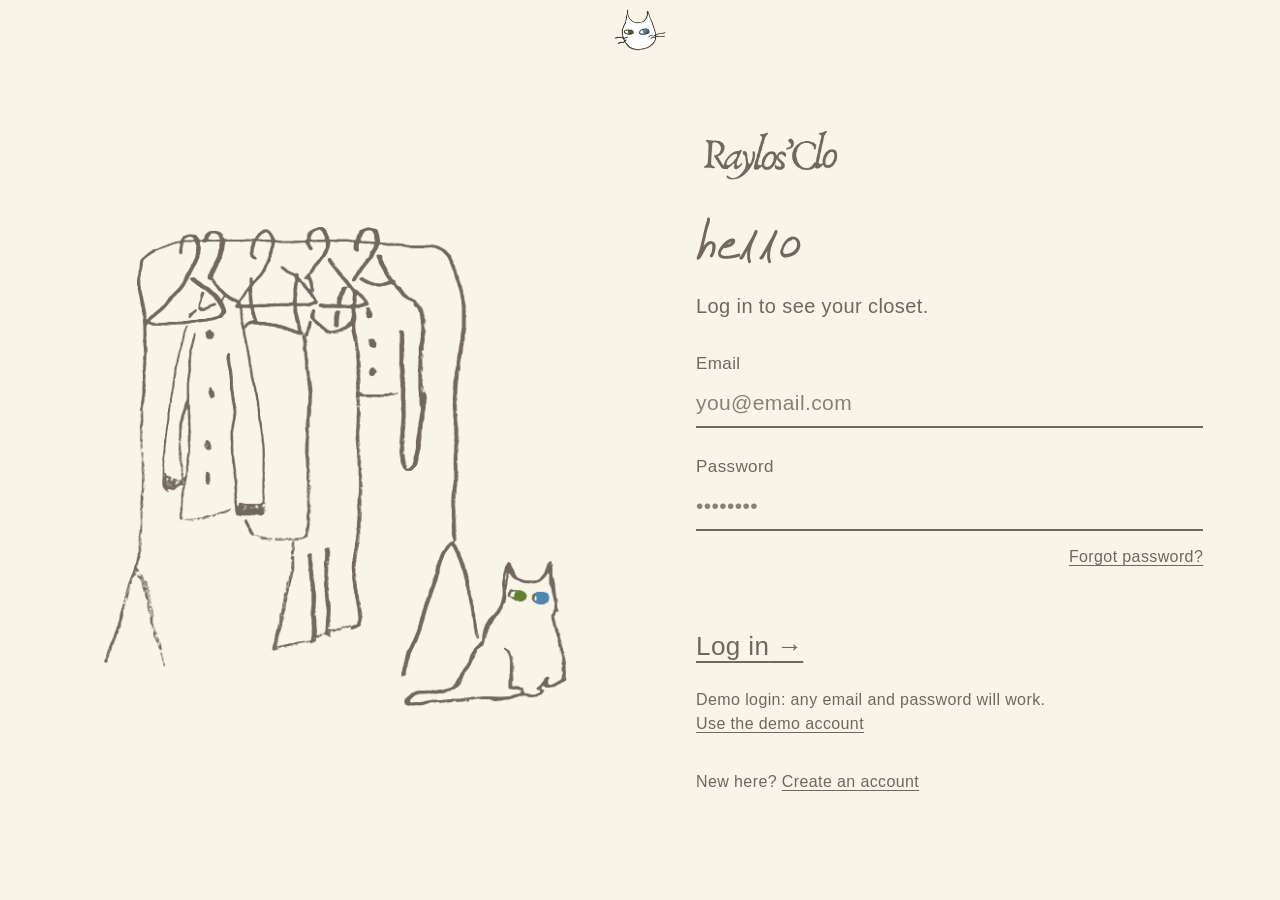
==== commit cd24a446: "Try Patrick Hand as the body font (Special Elite included as an option) - Self-host Patrick Hand (OF" ====
--- a/index.html
+++ b/index.html
@@ -5,9 +5,7 @@
 <meta name="viewport" content="width=device-width, initial-scale=1">
 <title>Raylos’Clo</title>
 <link rel="preload" href="assets/fonts/karumbi.woff" as="font" type="font/woff" crossorigin>
-<link rel="preconnect" href="https://fonts.googleapis.com">
-<link rel="preconnect" href="https://fonts.gstatic.com" crossorigin>
-<link rel="stylesheet" href="https://fonts.googleapis.com/css2?family=Open+Sans:wght@400;700&display=swap">
+<link rel="preload" href="assets/fonts/patrick-hand.woff2" as="font" type="font/woff2" crossorigin>
 <link rel="stylesheet" href="css/base.css">
 <link rel="stylesheet" href="css/login.css">
 <link rel="stylesheet" href="css/shell.css">
--- a/css/base.css
+++ b/css/base.css
@@ -1,12 +1,17 @@
 /* FONTS: headings use Karumbi (open-source, OFL v1.1, assets/fonts/karumbi.woff, unmodified).
-   Body text uses Open Sans (+23 spacing = 0.023em), loaded from Google Fonts. */
+   Body text uses Patrick Hand (OFL v1.1, Latin subset, assets/fonts/patrick-hand.woff2), sized
+   up 16% so its letters match the Open Sans the layout was designed around.
+   Special Elite (Apache 2.0) is also here as an alternative: point --body at 'Special Elite'
+   to switch. Its ascent/descent overrides keep letters centred in buttons and pills. */
 @font-face{font-family:'Karumbi';src:url(../assets/fonts/karumbi.woff) format('woff');font-weight:400;font-style:normal;font-display:swap}
+@font-face{font-family:'Patrick Hand';src:url(../assets/fonts/patrick-hand.woff2) format('woff2');font-weight:400;font-style:normal;font-display:swap;size-adjust:116%}
+@font-face{font-family:'Special Elite';src:url(../assets/fonts/special-elite.woff2) format('woff2');font-weight:400;font-style:normal;font-display:swap;size-adjust:104%;ascent-override:105%;descent-override:30%}
 
 :root{
   --bone:#F8F4E7; --lilac:#D3CBDE; --plum:#988AA4; --sage:#D1D8B7;
   --olive:#A8B378; --fawn:#C49D7F; --brindle:#71675B; --white:#FFFFFF;
   --line:#E3DCCB; --brindle-dark:#5C5348; --oat:#F0EBDB;
-  --body:'Open Sans',Arial,Helvetica,sans-serif;
+  --body:'Patrick Hand',Arial,Helvetica,sans-serif;
   --head:'Karumbi',Georgia,'Times New Roman',serif;
   --topbar-h:60px;
 }
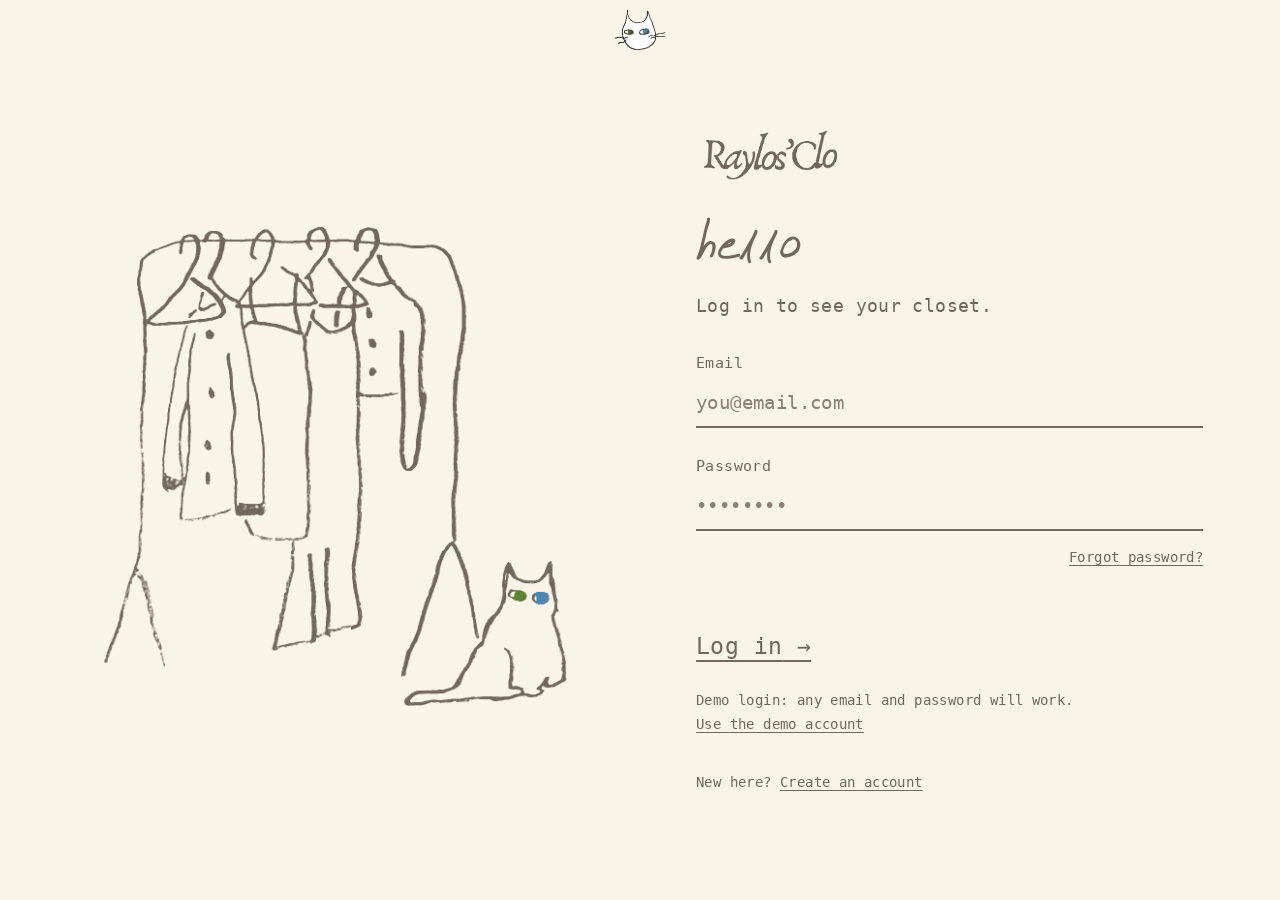
==== commit d36f9931: "Use the Mac terminal font (Menlo) for body text - Body text uses Menlo where installed, with a self-" ====
--- a/index.html
+++ b/index.html
@@ -5,7 +5,6 @@
 <meta name="viewport" content="width=device-width, initial-scale=1">
 <title>Raylos’Clo</title>
 <link rel="preload" href="assets/fonts/karumbi.woff" as="font" type="font/woff" crossorigin>
-<link rel="preload" href="assets/fonts/patrick-hand.woff2" as="font" type="font/woff2" crossorigin>
 <link rel="stylesheet" href="css/base.css">
 <link rel="stylesheet" href="css/login.css">
 <link rel="stylesheet" href="css/shell.css">
--- a/css/base.css
+++ b/css/base.css
@@ -1,17 +1,18 @@
 /* FONTS: headings use Karumbi (open-source, OFL v1.1, assets/fonts/karumbi.woff, unmodified).
-   Body text uses Patrick Hand (OFL v1.1, Latin subset, assets/fonts/patrick-hand.woff2), sized
-   up 16% so its letters match the Open Sans the layout was designed around.
-   Special Elite (Apache 2.0) is also here as an alternative: point --body at 'Special Elite'
-   to switch. Its ascent/descent overrides keep letters centred in buttons and pills. */
+   Body text uses Menlo, the Mac terminal font, when the visitor has it. Everyone else gets
+   DejaVu Sans Mono (Bitstream Vera licence, see assets/fonts/dejavu-sans-mono-LICENSE.txt),
+   which Menlo is based on and which has identical metrics. Latin subset, regular + bold.
+   Scaled to 90% because monospace runs about 20% wider than the Open Sans the layout
+   was designed around. */
 @font-face{font-family:'Karumbi';src:url(../assets/fonts/karumbi.woff) format('woff');font-weight:400;font-style:normal;font-display:swap}
-@font-face{font-family:'Patrick Hand';src:url(../assets/fonts/patrick-hand.woff2) format('woff2');font-weight:400;font-style:normal;font-display:swap;size-adjust:116%}
-@font-face{font-family:'Special Elite';src:url(../assets/fonts/special-elite.woff2) format('woff2');font-weight:400;font-style:normal;font-display:swap;size-adjust:104%;ascent-override:105%;descent-override:30%}
+@font-face{font-family:'Body Mono';src:local('Menlo-Regular'),local('Menlo'),url(../assets/fonts/dejavu-sans-mono.woff) format('woff');font-weight:400;font-style:normal;font-display:swap;size-adjust:90%}
+@font-face{font-family:'Body Mono';src:local('Menlo-Bold'),url(../assets/fonts/dejavu-sans-mono-bold.woff) format('woff');font-weight:700;font-style:normal;font-display:swap;size-adjust:90%}
 
 :root{
   --bone:#F8F4E7; --lilac:#D3CBDE; --plum:#988AA4; --sage:#D1D8B7;
   --olive:#A8B378; --fawn:#C49D7F; --brindle:#71675B; --white:#FFFFFF;
   --line:#E3DCCB; --brindle-dark:#5C5348; --oat:#F0EBDB;
-  --body:'Patrick Hand',Arial,Helvetica,sans-serif;
+  --body:'Body Mono',Menlo,Consolas,'DejaVu Sans Mono',monospace;
   --head:'Karumbi',Georgia,'Times New Roman',serif;
   --topbar-h:60px;
 }
--- a/css/board.css
+++ b/css/board.css
@@ -76,7 +76,7 @@
 .actions{display:flex;gap:8px;flex-wrap:wrap;justify-content:flex-end}
 
 .toolbar{display:flex;gap:12px;flex-wrap:wrap;align-items:center;margin-bottom:16px}
-.toolbar input[type=search]{max-width:340px}
+.toolbar input[type=search]{max-width:400px}
 .subtabs{display:flex;gap:8px;flex-wrap:wrap}
 .subtabs button{padding:5px 16px;border-radius:999px;border:1.5px solid var(--brindle);font-size:16px;background:var(--white)}
 .subtabs button[aria-pressed="true"]{background:var(--brindle);color:var(--bone);font-weight:700}
